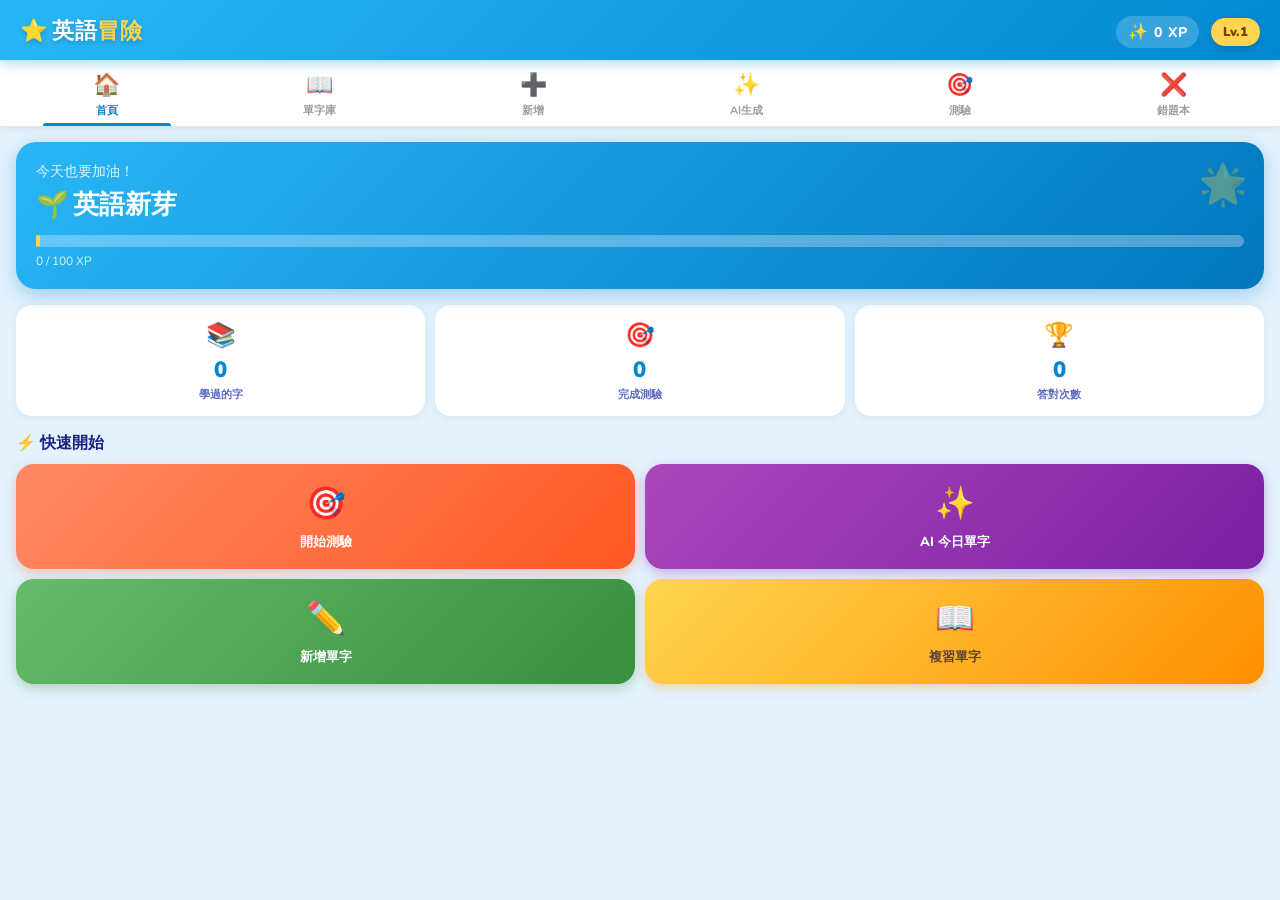
==== index.html @ b3384752 "index.html" ====
<!DOCTYPE html>
<html lang="zh-TW">
<head>
<meta charset="UTF-8">
<meta name="viewport" content="width=device-width, initial-scale=1.0, maximum-scale=1.0, user-scalable=no">
<meta name="apple-mobile-web-app-capable" content="yes">
<meta name="apple-mobile-web-app-status-bar-style" content="black-translucent">
<meta name="apple-mobile-web-app-title" content="英語冒險">
<title>英語冒險 English Adventure</title>
<link rel="preconnect" href="https://fonts.googleapis.com">
<link href="https://fonts.googleapis.com/css2?family=Nunito:wght@400;600;700;800;900&family=Baloo+2:wght@400;600;700;800&display=swap" rel="stylesheet">
<style>
  :root {
    --sky: #4FC3F7;
    --sky-dark: #0288D1;
    --sun: #FFD54F;
    --grass: #66BB6A;
    --grass-dark: #388E3C;
    --cloud: #FFFFFF;
    --wood: #FF8A65;
    --purple: #CE93D8;
    --purple-dark: #7B1FA2;
    --red: #EF5350;
    --bg: #E3F2FD;
    --card: #FFFFFF;
    --text: #1A237E;
    --text-soft: #5C6BC0;
    --gold: #FFD700;
    --xp-bar: #A5D6A7;
  }
  * { box-sizing: border-box; margin: 0; padding: 0; -webkit-tap-highlight-color: transparent; }
  body {
    font-family: 'Nunito', sans-serif;
    background: var(--bg);
    color: var(--text);
    min-height: 100vh;
    overflow-x: hidden;
    user-select: none;
  }

  /* ========== HEADER ========== */
  .header {
    background: linear-gradient(135deg, #29B6F6 0%, #0288D1 100%);
    padding: 14px 20px 10px;
    display: flex;
    align-items: center;
    justify-content: space-between;
    position: sticky;
    top: 0;
    z-index: 100;
    box-shadow: 0 4px 12px rgba(2,136,209,0.3);
  }
  .header-title {
    font-family: 'Baloo 2', cursive;
    font-size: 22px;
    font-weight: 800;
    color: white;
    text-shadow: 0 2px 4px rgba(0,0,0,0.2);
    letter-spacing: 0.5px;
  }
  .header-title span { color: var(--sun); }
  .header-right { display: flex; align-items: center; gap: 12px; }
  .xp-badge {
    background: rgba(255,255,255,0.2);
    border-radius: 20px;
    padding: 5px 12px;
    display: flex;
    align-items: center;
    gap: 6px;
    color: white;
    font-weight: 800;
    font-size: 14px;
    backdrop-filter: blur(4px);
  }
  .xp-badge .star { font-size: 16px; }
  .level-badge {
    background: var(--sun);
    border-radius: 20px;
    padding: 5px 12px;
    font-weight: 900;
    font-size: 13px;
    color: #7B3F00;
    box-shadow: 0 2px 6px rgba(0,0,0,0.2);
  }

  /* ========== NAV ========== */
  .nav {
    display: flex;
    background: white;
    box-shadow: 0 2px 8px rgba(0,0,0,0.08);
    overflow-x: auto;
    scrollbar-width: none;
  }
  .nav::-webkit-scrollbar { display: none; }
  .nav-btn {
    flex: 1;
    min-width: 80px;
    padding: 10px 4px 8px;
    border: none;
    background: none;
    display: flex;
    flex-direction: column;
    align-items: center;
    gap: 3px;
    cursor: pointer;
    color: #9E9E9E;
    font-family: 'Nunito', sans-serif;
    font-size: 11px;
    font-weight: 700;
    transition: all 0.2s;
    position: relative;
  }
  .nav-btn .icon { font-size: 22px; }
  .nav-btn.active { color: var(--sky-dark); }
  .nav-btn.active::after {
    content: '';
    position: absolute;
    bottom: 0;
    left: 20%;
    right: 20%;
    height: 3px;
    background: var(--sky-dark);
    border-radius: 3px 3px 0 0;
  }

  /* ========== SCREENS ========== */
  .screen { display: none; padding: 16px; animation: fadeIn 0.3s ease; }
  .screen.active { display: block; }
  @keyframes fadeIn { from { opacity: 0; transform: translateY(8px); } to { opacity: 1; transform: translateY(0); } }

  /* ========== HOME SCREEN ========== */
  .hero-card {
    background: linear-gradient(135deg, #29B6F6, #0277BD);
    border-radius: 20px;
    padding: 20px;
    color: white;
    margin-bottom: 16px;
    position: relative;
    overflow: hidden;
    box-shadow: 0 6px 20px rgba(2,119,189,0.3);
  }
  .hero-card::before {
    content: '🌟';
    position: absolute;
    right: 16px;
    top: 16px;
    font-size: 40px;
    opacity: 0.3;
  }
  .hero-greeting { font-size: 14px; opacity: 0.85; margin-bottom: 4px; }
  .hero-level { font-family: 'Baloo 2', cursive; font-size: 26px; font-weight: 800; margin-bottom: 8px; }
  .xp-bar-wrap { background: rgba(255,255,255,0.3); border-radius: 10px; height: 12px; margin-bottom: 6px; }
  .xp-bar-fill { background: var(--sun); height: 12px; border-radius: 10px; transition: width 0.6s ease; min-width: 4px; }
  .xp-label { font-size: 12px; opacity: 0.85; }

  .stats-row { display: grid; grid-template-columns: 1fr 1fr 1fr; gap: 10px; margin-bottom: 16px; }
  .stat-card {
    background: white;
    border-radius: 16px;
    padding: 14px 10px;
    text-align: center;
    box-shadow: 0 2px 8px rgba(0,0,0,0.06);
  }
  .stat-icon { font-size: 24px; margin-bottom: 4px; }
  .stat-num { font-size: 22px; font-weight: 900; color: var(--sky-dark); }
  .stat-label { font-size: 11px; color: var(--text-soft); font-weight: 600; margin-top: 2px; }

  .section-title {
    font-size: 16px;
    font-weight: 800;
    color: var(--text);
    margin-bottom: 10px;
    display: flex;
    align-items: center;
    gap: 6px;
  }
  .quick-actions { display: grid; grid-template-columns: 1fr 1fr; gap: 10px; margin-bottom: 16px; }
  .action-btn {
    background: white;
    border: none;
    border-radius: 18px;
    padding: 18px 12px;
    display: flex;
    flex-direction: column;
    align-items: center;
    gap: 8px;
    cursor: pointer;
    box-shadow: 0 3px 10px rgba(0,0,0,0.08);
    transition: all 0.15s;
    font-family: 'Nunito', sans-serif;
    font-weight: 800;
    font-size: 13px;
    color: var(--text);
  }
  .action-btn:active { transform: scale(0.96); }
  .action-btn .icon { font-size: 32px; }
  .action-btn.quiz { background: linear-gradient(135deg, #FF8A65, #FF5722); color: white; box-shadow: 0 4px 12px rgba(255,87,34,0.3); }
  .action-btn.generate { background: linear-gradient(135deg, #AB47BC, #7B1FA2); color: white; box-shadow: 0 4px 12px rgba(123,31,162,0.3); }
  .action-btn.add { background: linear-gradient(135deg, #66BB6A, #388E3C); color: white; box-shadow: 0 4px 12px rgba(56,142,60,0.3); }
  .action-btn.review { background: linear-gradient(135deg, #FFD54F, #FF8F00); color: #5D4037; box-shadow: 0 4px 12px rgba(255,143,0,0.3); }

  /* ========== WORD LIST SCREEN ========== */
  .search-bar {
    background: white;
    border-radius: 14px;
    padding: 10px 14px;
    display: flex;
    align-items: center;
    gap: 10px;
    margin-bottom: 12px;
    box-shadow: 0 2px 8px rgba(0,0,0,0.06);
  }
  .search-bar input {
    border: none;
    outline: none;
    font-family: 'Nunito', sans-serif;
    font-size: 15px;
    width: 100%;
    color: var(--text);
    background: transparent;
  }
  .word-item {
    background: white;
    border-radius: 16px;
    padding: 14px 16px;
    margin-bottom: 10px;
    box-shadow: 0 2px 8px rgba(0,0,0,0.05);
    display: flex;
    align-items: center;
    gap: 12px;
    position: relative;
  }
  .word-item-icon { font-size: 28px; width: 40px; text-align: center; flex-shrink: 0; }
  .word-info { flex: 1; min-width: 0; }
  .word-en { font-size: 18px; font-weight: 800; color: var(--text); }
  .word-zh { font-size: 13px; color: var(--text-soft); margin-top: 1px; }
  .word-sentence { font-size: 12px; color: #90A4AE; margin-top: 3px; font-style: italic; white-space: nowrap; overflow: hidden; text-overflow: ellipsis; }
  .word-meta { display: flex; flex-direction: column; align-items: flex-end; gap: 4px; flex-shrink: 0; }
  .word-streak { font-size: 11px; font-weight: 700; padding: 3px 8px; border-radius: 10px; }
  .streak-new { background: #E3F2FD; color: #1565C0; }
  .streak-good { background: #E8F5E9; color: #2E7D32; }
  .streak-great { background: #FFF9C4; color: #F57F17; }
  .speak-btn { background: var(--sky); border: none; border-radius: 50%; width: 34px; height: 34px; display: flex; align-items: center; justify-content: center; cursor: pointer; font-size: 16px; transition: all 0.15s; flex-shrink: 0; }
  .speak-btn:active { transform: scale(0.9); }
  .delete-btn { background: #FFEBEE; border: none; border-radius: 50%; width: 30px; height: 30px; display: flex; align-items: center; justify-content: center; cursor: pointer; font-size: 14px; flex-shrink: 0; }

  /* ========== ADD SCREEN ========== */
  .add-card {
    background: white;
    border-radius: 20px;
    padding: 20px;
    box-shadow: 0 3px 12px rgba(0,0,0,0.07);
    margin-bottom: 14px;
  }
  .add-card h3 { font-size: 16px; font-weight: 800; margin-bottom: 14px; display: flex; align-items: center; gap: 6px; }
  .input-group { margin-bottom: 12px; }
  .input-group label { display: block; font-size: 12px; font-weight: 700; color: var(--text-soft); margin-bottom: 5px; text-transform: uppercase; letter-spacing: 0.5px; }
  .input-group input, .input-group textarea {
    width: 100%;
    border: 2px solid #E3F2FD;
    border-radius: 12px;
    padding: 11px 14px;
    font-family: 'Nunito', sans-serif;
    font-size: 15px;
    color: var(--text);
    outline: none;
    transition: border-color 0.2s;
    background: #FAFAFA;
  }
  .input-group textarea { height: 70px; resize: none; }
  .input-group input:focus, .input-group textarea:focus { border-color: var(--sky); background: white; }
  .submit-btn {
    width: 100%;
    background: linear-gradient(135deg, #29B6F6, #0288D1);
    color: white;
    border: none;
    border-radius: 14px;
    padding: 14px;
    font-family: 'Nunito', sans-serif;
    font-size: 16px;
    font-weight: 800;
    cursor: pointer;
    transition: all 0.15s;
    box-shadow: 0 4px 12px rgba(2,136,209,0.3);
  }
  .submit-btn:active { transform: scale(0.98); }

  /* ========== GENERATE SCREEN ========== */
  .generate-card {
    background: linear-gradient(135deg, #CE93D8, #AB47BC);
    border-radius: 20px;
    padding: 20px;
    color: white;
    margin-bottom: 16px;
    box-shadow: 0 6px 20px rgba(171,71,188,0.3);
  }
  .generate-card h2 { font-family: 'Baloo 2', cursive; font-size: 22px; font-weight: 800; margin-bottom: 6px; }
  .generate-card p { font-size: 13px; opacity: 0.9; line-height: 1.5; }
  .gen-btn {
    width: 100%;
    background: white;
    color: var(--purple-dark);
    border: none;
    border-radius: 14px;
    padding: 14px;
    font-family: 'Nunito', sans-serif;
    font-size: 16px;
    font-weight: 800;
    cursor: pointer;
    margin-top: 12px;
    transition: all 0.15s;
  }
  .gen-btn:active { transform: scale(0.98); }
  .gen-btn:disabled { opacity: 0.6; }
  .generated-preview {
    background: white;
    border-radius: 16px;
    padding: 16px;
    margin-top: 12px;
  }
  .gen-word-item {
    border-bottom: 1px solid #F3E5F5;
    padding: 10px 0;
    display: flex;
    align-items: flex-start;
    gap: 10px;
  }
  .gen-word-item:last-child { border-bottom: none; }
  .gen-check { font-size: 20px; cursor: pointer; flex-shrink: 0; margin-top: 2px; }
  .gen-word-en { font-size: 17px; font-weight: 800; color: var(--text); }
  .gen-word-zh { font-size: 13px; color: var(--text-soft); }
  .gen-word-sent { font-size: 12px; color: #90A4AE; font-style: italic; margin-top: 3px; }
  .import-btn {
    width: 100%;
    background: linear-gradient(135deg, #AB47BC, #7B1FA2);
    color: white;
    border: none;
    border-radius: 14px;
    padding: 13px;
    font-family: 'Nunito', sans-serif;
    font-size: 15px;
    font-weight: 800;
    cursor: pointer;
    margin-top: 12px;
    box-shadow: 0 4px 12px rgba(123,31,162,0.3);
  }

  /* ========== QUIZ SCREEN ========== */
  .quiz-menu { }
  .quiz-option {
    background: white;
    border-radius: 18px;
    padding: 18px 16px;
    margin-bottom: 12px;
    display: flex;
    align-items: center;
    gap: 14px;
    cursor: pointer;
    box-shadow: 0 3px 10px rgba(0,0,0,0.07);
    transition: all 0.15s;
    border: none;
    width: 100%;
    font-family: 'Nunito', sans-serif;
    text-align: left;
  }
  .quiz-option:active { transform: scale(0.98); }
  .quiz-option-icon { font-size: 32px; flex-shrink: 0; }
  .quiz-option-text { flex: 1; }
  .quiz-option-title { font-size: 16px; font-weight: 800; color: var(--text); margin-bottom: 2px; }
  .quiz-option-desc { font-size: 12px; color: var(--text-soft); }
  .quiz-option-arrow { font-size: 18px; color: #CFD8DC; }

  /* quiz play */
  .quiz-play { display: none; }
  .quiz-play.active { display: block; }
  .quiz-header { display: flex; align-items: center; justify-content: space-between; margin-bottom: 16px; }
  .quiz-progress-text { font-size: 14px; font-weight: 700; color: var(--text-soft); }
  .quiz-score-text { font-size: 14px; font-weight: 800; color: var(--grass-dark); }
  .progress-bar { background: #E3F2FD; border-radius: 10px; height: 8px; margin-bottom: 20px; }
  .progress-fill { background: linear-gradient(90deg, #29B6F6, #0288D1); height: 8px; border-radius: 10px; transition: width 0.4s ease; }
  .question-card {
    background: white;
    border-radius: 24px;
    padding: 24px 20px;
    box-shadow: 0 4px 16px rgba(0,0,0,0.08);
    text-align: center;
    margin-bottom: 16px;
  }
  .question-type-label { font-size: 11px; font-weight: 700; color: var(--text-soft); text-transform: uppercase; letter-spacing: 1px; margin-bottom: 12px; }
  .speak-big-btn {
    background: linear-gradient(135deg, #29B6F6, #0288D1);
    border: none;
    border-radius: 50%;
    width: 80px;
    height: 80px;
    font-size: 36px;
    cursor: pointer;
    margin: 0 auto 14px;
    display: flex;
    align-items: center;
    justify-content: center;
    box-shadow: 0 6px 20px rgba(2,136,209,0.4);
    transition: all 0.15s;
  }
  .speak-big-btn:active { transform: scale(0.92); }
  .speak-big-btn.speaking { animation: pulse 0.6s infinite alternate; }
  @keyframes pulse { from { box-shadow: 0 6px 20px rgba(2,136,209,0.4); } to { box-shadow: 0 6px 30px rgba(2,136,209,0.7), 0 0 0 10px rgba(41,182,246,0.15); } }
  .question-hint { font-size: 13px; color: var(--text-soft); margin-bottom: 16px; }
  .question-zh { font-size: 18px; font-weight: 800; color: var(--text); margin-bottom: 6px; }
  .cloze-sentence { font-size: 16px; font-weight: 700; color: var(--text); line-height: 1.8; margin-bottom: 6px; }
  .cloze-blank { display: inline-block; background: #E3F2FD; border-radius: 8px; padding: 2px 12px; min-width: 80px; border-bottom: 2px solid var(--sky-dark); color: var(--sky-dark); }
  .answer-input {
    width: 100%;
    border: 2px solid #E3F2FD;
    border-radius: 14px;
    padding: 14px;
    font-family: 'Nunito', sans-serif;
    font-size: 18px;
    font-weight: 700;
    text-align: center;
    color: var(--text);
    outline: none;
    transition: border-color 0.2s;
    margin-bottom: 12px;
    background: #FAFAFA;
    -webkit-user-select: auto;
    user-select: auto;
  }
  .answer-input:focus { border-color: var(--sky); background: white; }
  .answer-input.correct { border-color: var(--grass); background: #F1F8E9; color: var(--grass-dark); }
  .answer-input.wrong { border-color: var(--red); background: #FFEBEE; color: var(--red); }
  .check-btn {
    width: 100%;
    background: linear-gradient(135deg, #FF8A65, #FF5722);
    color: white;
    border: none;
    border-radius: 14px;
    padding: 14px;
    font-family: 'Nunito', sans-serif;
    font-size: 17px;
    font-weight: 800;
    cursor: pointer;
    box-shadow: 0 4px 12px rgba(255,87,34,0.3);
    transition: all 0.15s;
  }
  .check-btn:active { transform: scale(0.98); }
  .next-btn {
    width: 100%;
    background: linear-gradient(135deg, #66BB6A, #388E3C);
    color: white;
    border: none;
    border-radius: 14px;
    padding: 14px;
    font-family: 'Nunito', sans-serif;
    font-size: 17px;
    font-weight: 800;
    cursor: pointer;
    box-shadow: 0 4px 12px rgba(56,142,60,0.3);
    display: none;
  }
  .feedback-box {
    border-radius: 14px;
    padding: 12px 16px;
    margin-bottom: 12px;
    display: none;
    text-align: center;
  }
  .feedback-box.correct { background: #F1F8E9; border: 2px solid var(--grass); }
  .feedback-box.wrong { background: #FFEBEE; border: 2px solid var(--red); }
  .feedback-emoji { font-size: 28px; margin-bottom: 4px; }
  .feedback-text { font-size: 14px; font-weight: 700; }
  .feedback-answer { font-size: 13px; color: var(--text-soft); margin-top: 2px; }

  /* quiz result */
  .quiz-result { display: none; text-align: center; padding: 20px 0; }
  .quiz-result.active { display: block; }
  .result-emoji { font-size: 72px; margin-bottom: 10px; animation: bounceIn 0.5s ease; }
  @keyframes bounceIn { 0% { transform: scale(0); } 60% { transform: scale(1.15); } 100% { transform: scale(1); } }
  .result-title { font-family: 'Baloo 2', cursive; font-size: 28px; font-weight: 800; color: var(--text); margin-bottom: 6px; }
  .result-score { font-size: 48px; font-weight: 900; color: var(--sky-dark); margin: 10px 0; }
  .result-xp { font-size: 18px; font-weight: 800; color: var(--grass-dark); margin-bottom: 20px; }
  .result-back-btn {
    background: linear-gradient(135deg, #29B6F6, #0288D1);
    color: white;
    border: none;
    border-radius: 14px;
    padding: 14px 32px;
    font-family: 'Nunito', sans-serif;
    font-size: 16px;
    font-weight: 800;
    cursor: pointer;
    box-shadow: 0 4px 12px rgba(2,136,209,0.3);
  }

  /* ========== WRONG SCREEN ========== */
  .wrong-item {
    background: white;
    border-radius: 16px;
    padding: 14px 16px;
    margin-bottom: 10px;
    border-left: 4px solid var(--red);
    box-shadow: 0 2px 8px rgba(0,0,0,0.05);
  }
  .wrong-en { font-size: 18px; font-weight: 800; color: var(--text); }
  .wrong-zh { font-size: 13px; color: var(--text-soft); }
  .wrong-count { font-size: 12px; color: var(--red); font-weight: 700; margin-top: 4px; }

  /* ========== TOAST / OVERLAY ========== */
  .toast {
    position: fixed;
    bottom: 90px;
    left: 50%;
    transform: translateX(-50%) translateY(20px);
    background: rgba(30,30,30,0.88);
    color: white;
    padding: 10px 22px;
    border-radius: 20px;
    font-size: 14px;
    font-weight: 700;
    opacity: 0;
    transition: all 0.3s;
    pointer-events: none;
    z-index: 999;
    white-space: nowrap;
  }
  .toast.show { opacity: 1; transform: translateX(-50%) translateY(0); }

  .confetti-overlay {
    position: fixed;
    inset: 0;
    pointer-events: none;
    z-index: 900;
  }
  .confetti-piece {
    position: absolute;
    width: 10px;
    height: 10px;
    border-radius: 2px;
    animation: confettiFall 1.2s ease-in forwards;
  }
  @keyframes confettiFall {
    0% { transform: translateY(-20px) rotate(0deg); opacity: 1; }
    100% { transform: translateY(80vh) rotate(720deg); opacity: 0; }
  }

  .loading-dots { display: inline-flex; gap: 4px; align-items: center; }
  .loading-dots span { width: 8px; height: 8px; border-radius: 50%; background: var(--purple-dark); animation: dotBounce 0.8s infinite; }
  .loading-dots span:nth-child(2) { animation-delay: 0.15s; }
  .loading-dots span:nth-child(3) { animation-delay: 0.3s; }
  @keyframes dotBounce { 0%,80%,100% { transform: scale(0.6); opacity: 0.4; } 40% { transform: scale(1); opacity: 1; } }

  .empty-state { text-align: center; padding: 40px 20px; color: var(--text-soft); }
  .empty-state .emoji { font-size: 48px; margin-bottom: 12px; }
  .empty-state p { font-size: 15px; font-weight: 600; }
</style>
</head>
<body>

<div class="header">
  <div class="header-title">⭐ 英語<span>冒險</span></div>
  <div class="header-right">
    <div class="xp-badge"><span class="star">✨</span><span id="headerXP">0</span> XP</div>
    <div class="level-badge" id="headerLevel">Lv.1</div>
  </div>
</div>

<div class="nav">
  <button class="nav-btn active" onclick="showScreen('home')" id="nav-home">
    <span class="icon">🏠</span>首頁
  </button>
  <button class="nav-btn" onclick="showScreen('words')" id="nav-words">
    <span class="icon">📖</span>單字庫
  </button>
  <button class="nav-btn" onclick="showScreen('add')" id="nav-add">
    <span class="icon">➕</span>新增
  </button>
  <button class="nav-btn" onclick="showScreen('generate')" id="nav-generate">
    <span class="icon">✨</span>AI生成
  </button>
  <button class="nav-btn" onclick="showScreen('quiz')" id="nav-quiz">
    <span class="icon">🎯</span>測驗
  </button>
  <button class="nav-btn" onclick="showScreen('wrong')" id="nav-wrong">
    <span class="icon">❌</span>錯題本
  </button>
</div>

<!-- HOME -->
<div class="screen active" id="screen-home">
  <div class="hero-card">
    <div class="hero-greeting">今天也要加油！</div>
    <div class="hero-level" id="heroLevelName">🌱 英語新芽</div>
    <div class="xp-bar-wrap"><div class="xp-bar-fill" id="heroXpBar" style="width:0%"></div></div>
    <div class="xp-label" id="heroXpLabel">0 / 100 XP</div>
  </div>
  <div class="stats-row">
    <div class="stat-card">
      <div class="stat-icon">📚</div>
      <div class="stat-num" id="statWords">0</div>
      <div class="stat-label">學過的字</div>
    </div>
    <div class="stat-card">
      <div class="stat-icon">🎯</div>
      <div class="stat-num" id="statQuizzes">0</div>
      <div class="stat-label">完成測驗</div>
    </div>
    <div class="stat-card">
      <div class="stat-icon">🏆</div>
      <div class="stat-num" id="statCorrect">0</div>
      <div class="stat-label">答對次數</div>
    </div>
  </div>
  <div class="section-title">⚡ 快速開始</div>
  <div class="quick-actions">
    <button class="action-btn quiz" onclick="showScreen('quiz')">
      <span class="icon">🎯</span>開始測驗
    </button>
    <button class="action-btn generate" onclick="showScreen('generate')">
      <span class="icon">✨</span>AI 今日單字
    </button>
    <button class="action-btn add" onclick="showScreen('add')">
      <span class="icon">✏️</span>新增單字
    </button>
    <button class="action-btn review" onclick="showScreen('words')">
      <span class="icon">📖</span>複習單字
    </button>
  </div>
</div>

<!-- WORDS -->
<div class="screen" id="screen-words">
  <div class="search-bar">
    <span>🔍</span>
    <input type="text" id="searchInput" placeholder="搜尋單字..." oninput="renderWordList()">
  </div>
  <div id="wordListContainer"></div>
</div>

<!-- ADD -->
<div class="screen" id="screen-add">
  <div class="add-card">
    <h3>✏️ 新增單字</h3>
    <div class="input-group">
      <label>英文單字</label>
      <input type="text" id="addWord" placeholder="例：apple">
    </div>
    <div class="input-group">
      <label>中文翻譯</label>
      <input type="text" id="addZh" placeholder="例：蘋果">
    </div>
    <div class="input-group">
      <label>例句（選填）</label>
      <textarea id="addSentence" placeholder="例：I like to eat apples."></textarea>
    </div>
    <button class="submit-btn" onclick="addWord()">➕ 加入單字庫</button>
  </div>
  <div class="add-card">
    <h3>📝 新增句子</h3>
    <div class="input-group">
      <label>英文句子</label>
      <textarea id="addSentenceEn" placeholder="例：She goes to school every day."></textarea>
    </div>
    <div class="input-group">
      <label>中文翻譯</label>
      <input type="text" id="addSentenceZh" placeholder="例：她每天去上學。">
    </div>
    <button class="submit-btn" onclick="addSentence()">➕ 加入句子庫</button>
  </div>
</div>

<!-- GENERATE -->
<div class="screen" id="screen-generate">
  <div class="generate-card">
    <h2>✨ AI 每日單字</h2>
    <p>按下按鈕，AI 會幫你挑選適合小學三年級的常用英文單字，附上中文和例句！</p>
    <button class="gen-btn" id="genBtn" onclick="generateWords()">🎲 幫我生成今日單字！</button>
  </div>
  <div id="generatedResult"></div>
</div>

<!-- QUIZ -->
<div class="screen" id="screen-quiz">
  <div id="quizMenu" class="quiz-menu">
    <div class="section-title">🎮 選擇測驗方式</div>
    <button class="quiz-option" onclick="startQuiz('spelling')">
      <span class="quiz-option-icon">🔊</span>
      <div class="quiz-option-text">
        <div class="quiz-option-title">英聽拼寫單字</div>
        <div class="quiz-option-desc">聽到英文，把單字拼出來</div>
      </div>
      <span class="quiz-option-arrow">›</span>
    </button>
    <button class="quiz-option" onclick="startQuiz('sentence')">
      <span class="quiz-option-icon">🎧</span>
      <div class="quiz-option-text">
        <div class="quiz-option-title">英聽寫出句子</div>
        <div class="quiz-option-desc">聽到英文句子，把它寫出來</div>
      </div>
      <span class="quiz-option-arrow">›</span>
    </button>
    <button class="quiz-option" onclick="startQuiz('cloze')">
      <span class="quiz-option-icon">✏️</span>
      <div class="quiz-option-text">
        <div class="quiz-option-title">克漏字測驗</div>
        <div class="quiz-option-desc">看句子，填入空格的單字</div>
      </div>
      <span class="quiz-option-arrow">›</span>
    </button>
    <button class="quiz-option" onclick="startQuiz('mixed')">
      <span class="quiz-option-icon">🎰</span>
      <div class="quiz-option-text">
        <div class="quiz-option-title">綜合測驗</div>
        <div class="quiz-option-desc">混合所有題型，全面練習！</div>
      </div>
      <span class="quiz-option-arrow">›</span>
    </button>
  </div>

  <div id="quizPlay" class="quiz-play">
    <div class="quiz-header">
      <div class="quiz-progress-text" id="quizProgressText">第 1 題 / 共 10 題</div>
      <div class="quiz-score-text" id="quizScoreText">✅ 0 答對</div>
    </div>
    <div class="progress-bar"><div class="progress-fill" id="quizProgressBar" style="width:0%"></div></div>
    <div class="question-card" id="questionCard">
      <!-- dynamic -->
    </div>
    <div class="feedback-box" id="feedbackBox">
      <div class="feedback-emoji" id="feedbackEmoji"></div>
      <div class="feedback-text" id="feedbackText"></div>
      <div class="feedback-answer" id="feedbackAnswer"></div>
    </div>
    <button class="check-btn" id="checkBtn" onclick="checkAnswer()">✓ 確認答案</button>
    <button class="next-btn" id="nextBtn" onclick="nextQuestion()">下一題 →</button>
  </div>

  <div id="quizResult" class="quiz-result">
    <div class="result-emoji" id="resultEmoji">🎉</div>
    <div class="result-title">測驗完成！</div>
    <div class="result-score" id="resultScore">8 / 10</div>
    <div class="result-xp" id="resultXP">+40 XP 獲得！</div>
    <button class="result-back-btn" onclick="resetQuiz()">再玩一次 🔄</button>
  </div>
</div>

<!-- WRONG -->
<div class="screen" id="screen-wrong">
  <div class="section-title">❌ 錯題本</div>
  <div id="wrongContainer"></div>
</div>

<div class="toast" id="toast"></div>
<canvas class="confetti-overlay" id="confettiCanvas"></canvas>

<script>
// ==================== STATE ====================
let state = {
  words: [],
  sentences: [],
  xp: 0,
  totalQuizzes: 0,
  totalCorrect: 0,
  wrongWords: {},
  lastGenerated: null
};

const LEVELS = [
  { name: '🌱 英語新芽', min: 0 },
  { name: '🐛 努力學習者', min: 100 },
  { name: '🦋 單字探險家', min: 250 },
  { name: '⭐ 英語小勇士', min: 500 },
  { name: '🔥 句子大師', min: 900 },
  { name: '👑 英語冒險王', min: 1500 },
];

function getLevel(xp) {
  let lv = LEVELS[0];
  let nextXp = 100;
  for (let i = LEVELS.length - 1; i >= 0; i--) {
    if (xp >= LEVELS[i].min) { lv = LEVELS[i]; break; }
  }
  const idx = LEVELS.indexOf(lv);
  const nextLv = LEVELS[idx + 1];
  if (nextLv) {
    nextXp = nextLv.min;
    const pct = Math.round(((xp - lv.min) / (nextXp - lv.min)) * 100);
    return { name: lv.name, pct, label: `${xp - lv.min} / ${nextXp - lv.min} XP`, num: `Lv.${idx + 1}` };
  }
  return { name: lv.name, pct: 100, label: `${xp} XP`, num: `Lv.${idx + 1}` };
}

// ==================== STORAGE ====================
function save() { try { localStorage.setItem('ea_state', JSON.stringify(state)); } catch(e){} }
function load() {
  try {
    const s = localStorage.getItem('ea_state');
    if (s) state = { ...state, ...JSON.parse(s) };
  } catch(e) {}
}

// ==================== UI ====================
function showScreen(name) {
  document.querySelectorAll('.screen').forEach(s => s.classList.remove('active'));
  document.querySelectorAll('.nav-btn').forEach(b => b.classList.remove('active'));
  document.getElementById('screen-' + name).classList.add('active');
  document.getElementById('nav-' + name).classList.add('active');
  if (name === 'words') renderWordList();
  if (name === 'wrong') renderWrong();
  if (name === 'home') updateHome();
  if (name === 'quiz') resetQuiz();
}

function updateHome() {
  const lv = getLevel(state.xp);
  document.getElementById('heroLevelName').textContent = lv.name;
  document.getElementById('heroXpBar').style.width = lv.pct + '%';
  document.getElementById('heroXpLabel').textContent = lv.label;
  document.getElementById('headerXP').textContent = state.xp;
  document.getElementById('headerLevel').textContent = lv.num;
  document.getElementById('statWords').textContent = state.words.length;
  document.getElementById('statQuizzes').textContent = state.totalQuizzes;
  document.getElementById('statCorrect').textContent = state.totalCorrect;
}

function showToast(msg) {
  const t = document.getElementById('toast');
  t.textContent = msg;
  t.classList.add('show');
  setTimeout(() => t.classList.remove('show'), 2000);
}

function renderWordList() {
  const q = document.getElementById('searchInput').value.toLowerCase();
  const container = document.getElementById('wordListContainer');
  const words = state.words.filter(w =>
    !q || w.en.toLowerCase().includes(q) || w.zh.includes(q)
  );
  if (!words.length) {
    container.innerHTML = `<div class="empty-state"><div class="emoji">📭</div><p>還沒有單字，去新增吧！</p></div>`;
    return;
  }
  const icons = ['🍎','🐶','⭐','🎈','🌈','🦁','🌸','🚀','🎵','🍭','🐠','🌻'];
  container.innerHTML = words.map((w, i) => {
    const streakClass = w.streak >= 5 ? 'streak-great' : w.streak >= 2 ? 'streak-good' : 'streak-new';
    const streakLabel = w.streak >= 5 ? '🌟 熟練' : w.streak >= 2 ? '✅ 還不錯' : '🆕 新字';
    return `<div class="word-item">
      <div class="word-item-icon">${icons[i % icons.length]}</div>
      <div class="word-info">
        <div class="word-en">${w.en}</div>
        <div class="word-zh">${w.zh}</div>
        ${w.sentence ? `<div class="word-sentence">${w.sentence}</div>` : ''}
      </div>
      <div class="word-meta">
        <span class="word-streak ${streakClass}">${streakLabel}</span>
        <button class="speak-btn" onclick="speak('${w.en.replace(/'/g,"\\'")}')">🔊</button>
      </div>
      <button class="delete-btn" onclick="deleteWord(${state.words.indexOf(w)})">🗑</button>
    </div>`;
  }).join('');
}

function renderWrong() {
  const container = document.getElementById('wrongContainer');
  const entries = Object.entries(state.wrongWords).filter(([,v]) => v > 0);
  if (!entries.length) {
    container.innerHTML = `<div class="empty-state"><div class="emoji">🎉</div><p>還沒有錯誤記錄，繼續加油！</p></div>`;
    return;
  }
  entries.sort((a, b) => b[1] - a[1]);
  container.innerHTML = entries.map(([en, count]) => {
    const w = state.words.find(x => x.en === en);
    return `<div class="wrong-item">
      <div class="wrong-en">${en}</div>
      ${w ? `<div class="wrong-zh">${w.zh}</div>` : ''}
      <div class="wrong-count">答錯 ${count} 次</div>
    </div>`;
  }).join('');
}

// ==================== WORDS ====================
function addWord() {
  const en = document.getElementById('addWord').value.trim();
  const zh = document.getElementById('addZh').value.trim();
  const sentence = document.getElementById('addSentence').value.trim();
  if (!en || !zh) { showToast('⚠️ 請填入英文和中文'); return; }
  state.words.push({ en, zh, sentence, streak: 0, nextReview: Date.now() });
  save();
  document.getElementById('addWord').value = '';
  document.getElementById('addZh').value = '';
  document.getElementById('addSentence').value = '';
  showToast('✅ 單字加入成功！');
  addXP(5);
}

function addSentence() {
  const en = document.getElementById('addSentenceEn').value.trim();
  const zh = document.getElementById('addSentenceZh').value.trim();
  if (!en || !zh) { showToast('⚠️ 請填入句子和翻譯'); return; }
  state.sentences.push({ en, zh, streak: 0, nextReview: Date.now() });
  save();
  document.getElementById('addSentenceEn').value = '';
  document.getElementById('addSentenceZh').value = '';
  showToast('✅ 句子加入成功！');
  addXP(8);
}

function deleteWord(idx) {
  if (confirm('確定要刪除這個單字嗎？')) {
    state.words.splice(idx, 1);
    save();
    renderWordList();
    showToast('🗑 已刪除');
  }
}

// ==================== XP ====================
function addXP(amount) {
  const before = getLevel(state.xp).num;
  state.xp += amount;
  const after = getLevel(state.xp).num;
  save();
  updateHome();
  document.getElementById('headerXP').textContent = state.xp;
  document.getElementById('headerLevel').textContent = after;
  if (before !== after) {
    showToast('🎉 升級了！' + getLevel(state.xp).name);
    confetti();
  }
}

// ==================== TTS ====================
function speak(text, rate = 0.85) {
  if (!window.speechSynthesis) { showToast('此裝置不支援語音'); return; }
  window.speechSynthesis.cancel();
  const u = new SpeechSynthesisUtterance(text);
  u.lang = 'en-US';
  u.rate = rate;
  window.speechSynthesis.speak(u);
}

// ==================== GENERATE ====================
async function generateWords() {
  const btn = document.getElementById('genBtn');
  const result = document.getElementById('generatedResult');
  btn.disabled = true;
  btn.innerHTML = `<span class="loading-dots"><span></span><span></span><span></span></span> AI 正在思考...`;
  result.innerHTML = '';

  const alreadyLearned = state.words.map(w => w.en).join(', ') || '無';

  try {
    const response = await fetch('https://api.anthropic.com/v1/messages', {
      method: 'POST',
      headers: { 'Content-Type': 'application/json' },
      body: JSON.stringify({
        model: 'claude-sonnet-4-20250514',
        max_tokens: 1000,
        system: `你是一位小學英語老師，專門幫台灣小學三年級學生學英文。
請生成 5 個適合小三學生的英文單字，必須回傳純 JSON，不要有任何說明文字或 markdown 格式。
格式如下（陣列）：
[{"en":"word","zh":"中文","sentence":"A simple English sentence.","sentence_zh":"句子中文翻譯"}]
要求：
- 使用 Dolch Word List 或 Fry Word List 的常用單字
- 例句要短且簡單（8字以內）
- 不要重複學生已學過的字`,
        messages: [{
          role: 'user',
          content: `學生已學過：${alreadyLearned}。請生成 5 個新的常用英文單字。`
        }]
      })
    });
    const data = await response.json();
    let text = '';
    for (const block of data.content) { if (block.type === 'text') text += block.text; }
    // clean json
    const clean = text.replace(/```json|```/g, '').trim();
    const words = JSON.parse(clean);

    let checked = words.map(() => true);

    function renderGenerated() {
      result.innerHTML = `<div class="generated-preview">
        ${words.map((w, i) => `
          <div class="gen-word-item">
            <span class="gen-check" onclick="toggleCheck(${i})" id="chk${i}">${checked[i] ? '☑️' : '⬜'}</span>
            <div>
              <div class="gen-word-en">${w.en} <button class="speak-btn" onclick="speak('${w.en.replace(/'/g,"\\'")}')">🔊</button></div>
              <div class="gen-word-zh">${w.zh}</div>
              <div class="gen-word-sent">${w.sentence}</div>
            </div>
          </div>`).join('')}
        <button class="import-btn" onclick="importGenerated()">✅ 加入我的單字庫</button>
      </div>`;
    }

    window._generatedWords = words;
    window._generatedChecked = checked;

    window.toggleCheck = (i) => {
      window._generatedChecked[i] = !window._generatedChecked[i];
      document.getElementById('chk' + i).textContent = window._generatedChecked[i] ? '☑️' : '⬜';
    };

    window.importGenerated = () => {
      let count = 0;
      window._generatedWords.forEach((w, i) => {
        if (!window._generatedChecked[i]) return;
        if (!state.words.find(x => x.en.toLowerCase() === w.en.toLowerCase())) {
          state.words.push({ en: w.en, zh: w.zh, sentence: w.sentence, streak: 0, nextReview: Date.now() });
          count++;
        }
      });
      save();
      addXP(count * 5);
      showToast(`✅ 成功加入 ${count} 個單字！`);
      result.querySelector('.import-btn').textContent = '✅ 已加入！';
      result.querySelector('.import-btn').disabled = true;
    };

    renderGenerated();

  } catch (e) {
    result.innerHTML = `<div class="generated-preview"><p style="color:#EF5350;text-align:center;padding:16px">❌ 生成失敗，請檢查網路連線再試</p></div>`;
  }
  btn.disabled = false;
  btn.innerHTML = '🎲 再生成一次！';
}

// ==================== QUIZ ====================
let quiz = { questions: [], idx: 0, correct: 0, type: '' };

function getSpacedWords() {
  const now = Date.now();
  const due = state.words.filter(w => w.nextReview <= now);
  const notDue = state.words.filter(w => w.nextReview > now);
  const pool = [...due, ...notDue].slice(0, 10);
  return pool.length >= 1 ? pool : state.words.slice(0, 10);
}

function buildQuestions(type) {
  const words = getSpacedWords();
  if (!words.length) return [];
  const qs = [];
  const hasSentences = state.sentences.length > 0;

  for (let i = 0; i < Math.min(10, words.length + (hasSentences ? state.sentences.length : 0)); i++) {
    let t = type;
    if (type === 'mixed') {
      const options = ['spelling'];
      if (state.sentences.length) options.push('sentence');
      if (words.some(w => w.sentence)) options.push('cloze');
      t = options[i % options.length];
    }
    if (t === 'spelling' || t === 'mixed') {
      const w = words[i % words.length];
      qs.push({ type: 'spelling', word: w });
    } else if (t === 'sentence') {
      const s = state.sentences[i % state.sentences.length];
      qs.push({ type: 'sentence', sentence: s });
    } else if (t === 'cloze') {
      const w = words.find(x => x.sentence);
      if (w) qs.push({ type: 'cloze', word: w });
      else {
        const fallback = words[i % words.length];
        qs.push({ type: 'spelling', word: fallback });
      }
    }
  }
  return qs.slice(0, 10);
}

function startQuiz(type) {
  if (!state.words.length) { showToast('⚠️ 請先新增單字！'); return; }
  quiz.type = type;
  quiz.questions = buildQuestions(type);
  if (!quiz.questions.length) { showToast('⚠️ 單字不足'); return; }
  quiz.idx = 0;
  quiz.correct = 0;
  document.getElementById('quizMenu').style.display = 'none';
  document.getElementById('quizPlay').classList.add('active');
  document.getElementById('quizResult').classList.remove('active');
  renderQuestion();
}

function renderQuestion() {
  const q = quiz.questions[quiz.idx];
  const total = quiz.questions.length;
  document.getElementById('quizProgressText').textContent = `第 ${quiz.idx + 1} 題 / 共 ${total} 題`;
  document.getElementById('quizScoreText').textContent = `✅ ${quiz.correct} 答對`;
  document.getElementById('quizProgressBar').style.width = Math.round((quiz.idx / total) * 100) + '%';
  document.getElementById('feedbackBox').style.display = 'none';
  document.getElementById('feedbackBox').className = 'feedback-box';
  document.getElementById('checkBtn').style.display = 'block';
  document.getElementById('nextBtn').style.display = 'none';

  let html = '';
  if (q.type === 'spelling') {
    html = `<div class="question-type-label">英聽拼寫單字</div>
      <button class="speak-big-btn" id="speakBtn" onclick="speakQuestion()">🔊</button>
      <div class="question-hint">聽聲音，把英文單字拼出來</div>
      <div class="question-zh">${q.word.zh}</div>
      <input class="answer-input" id="answerInput" type="text" placeholder="輸入英文單字..." autocomplete="off" autocorrect="off" autocapitalize="none" spellcheck="false">`;
  } else if (q.type === 'sentence') {
    html = `<div class="question-type-label">英聽寫句子</div>
      <button class="speak-big-btn" id="speakBtn" onclick="speakQuestion()">🔊</button>
      <div class="question-hint">聽聲音，把英文句子寫出來</div>
      <div class="question-zh">${q.sentence.zh}</div>
      <input class="answer-input" id="answerInput" type="text" placeholder="輸入英文句子..." autocomplete="off" autocorrect="off" autocapitalize="none" spellcheck="false">`;
  } else if (q.type === 'cloze') {
    const sentence = q.word.sentence;
    const answer = q.word.en;
    const blanked = sentence.replace(new RegExp(answer, 'gi'), '______');
    html = `<div class="question-type-label">克漏字測驗</div>
      <div class="question-hint" style="margin-bottom:12px">填入正確的單字</div>
      <div class="cloze-sentence">${blanked}</div>
      <div class="question-zh" style="margin-bottom:12px">${q.word.zh}</div>
      <input class="answer-input" id="answerInput" type="text" placeholder="填入單字..." autocomplete="off" autocorrect="off" autocapitalize="none" spellcheck="false">`;
  }
  document.getElementById('questionCard').innerHTML = html;

  // auto-speak after small delay
  setTimeout(() => speakQuestion(), 400);
}

function speakQuestion() {
  const q = quiz.questions[quiz.idx];
  const btn = document.getElementById('speakBtn');
  if (!btn) return;
  btn.classList.add('speaking');
  let text = '';
  if (q.type === 'spelling') text = q.word.en;
  else if (q.type === 'sentence') text = q.sentence.en;
  else if (q.type === 'cloze') text = q.word.sentence;
  speak(text, 0.8);
  setTimeout(() => btn && btn.classList.remove('speaking'), 2000);
}

function checkAnswer() {
  const q = quiz.questions[quiz.idx];
  const input = document.getElementById('answerInput');
  const val = input.value.trim();
  if (!val) { showToast('請填入答案！'); return; }

  let correct = '';
  if (q.type === 'spelling') correct = q.word.en;
  else if (q.type === 'sentence') correct = q.sentence.en;
  else if (q.type === 'cloze') correct = q.word.en;

  const isCorrect = val.toLowerCase() === correct.toLowerCase();
  const fb = document.getElementById('feedbackBox');
  fb.style.display = 'block';

  if (isCorrect) {
    input.className = 'answer-input correct';
    fb.className = 'feedback-box correct';
    document.getElementById('feedbackEmoji').textContent = ['🎉','⭐','🌟','✨','🥳'][Math.floor(Math.random()*5)];
    document.getElementById('feedbackText').textContent = ['太棒了！', '答對了！', '好厲害！', '完美！'][Math.floor(Math.random()*4)];
    document.getElementById('feedbackAnswer').textContent = '';
    quiz.correct++;
    state.totalCorrect++;
    // spaced repetition
    if (q.type === 'spelling') {
      q.word.streak = (q.word.streak || 0) + 1;
      const delay = Math.pow(2, q.word.streak) * 24 * 60 * 60 * 1000;
      q.word.nextReview = Date.now() + delay;
    }
    playCorrectSound();
    if (Math.random() < 0.4) confetti();
  } else {
    input.className = 'answer-input wrong';
    fb.className = 'feedback-box wrong';
    document.getElementById('feedbackEmoji').textContent = '💪';
    document.getElementById('feedbackText').textContent = '沒關係，再加油！';
    document.getElementById('feedbackAnswer').textContent = `正確答案：${correct}`;
    if (q.type === 'spelling') {
      q.word.streak = 0;
      q.word.nextReview = Date.now() + 10 * 60 * 1000;
      state.wrongWords[q.word.en] = (state.wrongWords[q.word.en] || 0) + 1;
    }
  }

  document.getElementById('checkBtn').style.display = 'none';
  document.getElementById('nextBtn').style.display = 'block';
  save();
}

function nextQuestion() {
  quiz.idx++;
  if (quiz.idx >= quiz.questions.length) {
    finishQuiz();
  } else {
    renderQuestion();
  }
}

function finishQuiz() {
  state.totalQuizzes++;
  const earned = quiz.correct * 10;
  addXP(earned);
  document.getElementById('quizPlay').classList.remove('active');
  const result = document.getElementById('quizResult');
  result.classList.add('active');
  const pct = Math.round((quiz.correct / quiz.questions.length) * 100);
  const emoji = pct >= 90 ? '🏆' : pct >= 70 ? '🎉' : pct >= 50 ? '😊' : '💪';
  document.getElementById('resultEmoji').textContent = emoji;
  document.getElementById('resultScore').textContent = `${quiz.correct} / ${quiz.questions.length}`;
  document.getElementById('resultXP').textContent = `+${earned} XP 獲得！`;
  if (pct >= 80) confetti();
  save();
}

function resetQuiz() {
  document.getElementById('quizMenu').style.display = 'block';
  document.getElementById('quizPlay').classList.remove('active');
  document.getElementById('quizResult').classList.remove('active');
}

// ==================== SOUND ====================
function playCorrectSound() {
  try {
    const ctx = new (window.AudioContext || window.webkitAudioContext)();
    const notes = [523, 659, 784];
    notes.forEach((freq, i) => {
      const osc = ctx.createOscillator();
      const gain = ctx.createGain();
      osc.connect(gain); gain.connect(ctx.destination);
      osc.frequency.value = freq;
      osc.type = 'sine';
      gain.gain.setValueAtTime(0.3, ctx.currentTime + i * 0.1);
      gain.gain.exponentialRampToValueAtTime(0.001, ctx.currentTime + i * 0.1 + 0.25);
      osc.start(ctx.currentTime + i * 0.1);
      osc.stop(ctx.currentTime + i * 0.1 + 0.25);
    });
  } catch(e) {}
}

// ==================== CONFETTI ====================
function confetti() {
  const canvas = document.getElementById('confettiCanvas');
  const ctx = canvas.getContext('2d');
  canvas.width = window.innerWidth;
  canvas.height = window.innerHeight;
  const colors = ['#FFD700','#FF6B6B','#4FC3F7','#66BB6A','#CE93D8','#FF8A65'];
  const pieces = Array.from({length: 40}, () => ({
    x: Math.random() * canvas.width,
    y: -10,
    r: Math.random() * 8 + 4,
    color: colors[Math.floor(Math.random() * colors.length)],
    vy: Math.random() * 4 + 2,
    vx: (Math.random() - 0.5) * 3,
    rotation: Math.random() * 360,
    rotV: (Math.random() - 0.5) * 10
  }));
  let frame = 0;
  function draw() {
    ctx.clearRect(0, 0, canvas.width, canvas.height);
    pieces.forEach(p => {
      ctx.save();
      ctx.translate(p.x, p.y);
      ctx.rotate(p.rotation * Math.PI / 180);
      ctx.fillStyle = p.color;
      ctx.fillRect(-p.r/2, -p.r/2, p.r, p.r);
      ctx.restore();
      p.x += p.vx; p.y += p.vy; p.rotation += p.rotV;
    });
    frame++;
    if (frame < 60) requestAnimationFrame(draw);
    else ctx.clearRect(0, 0, canvas.width, canvas.height);
  }
  draw();
}

// ==================== BOOT ====================
load();
updateHome();
</script>
</body>
</html>
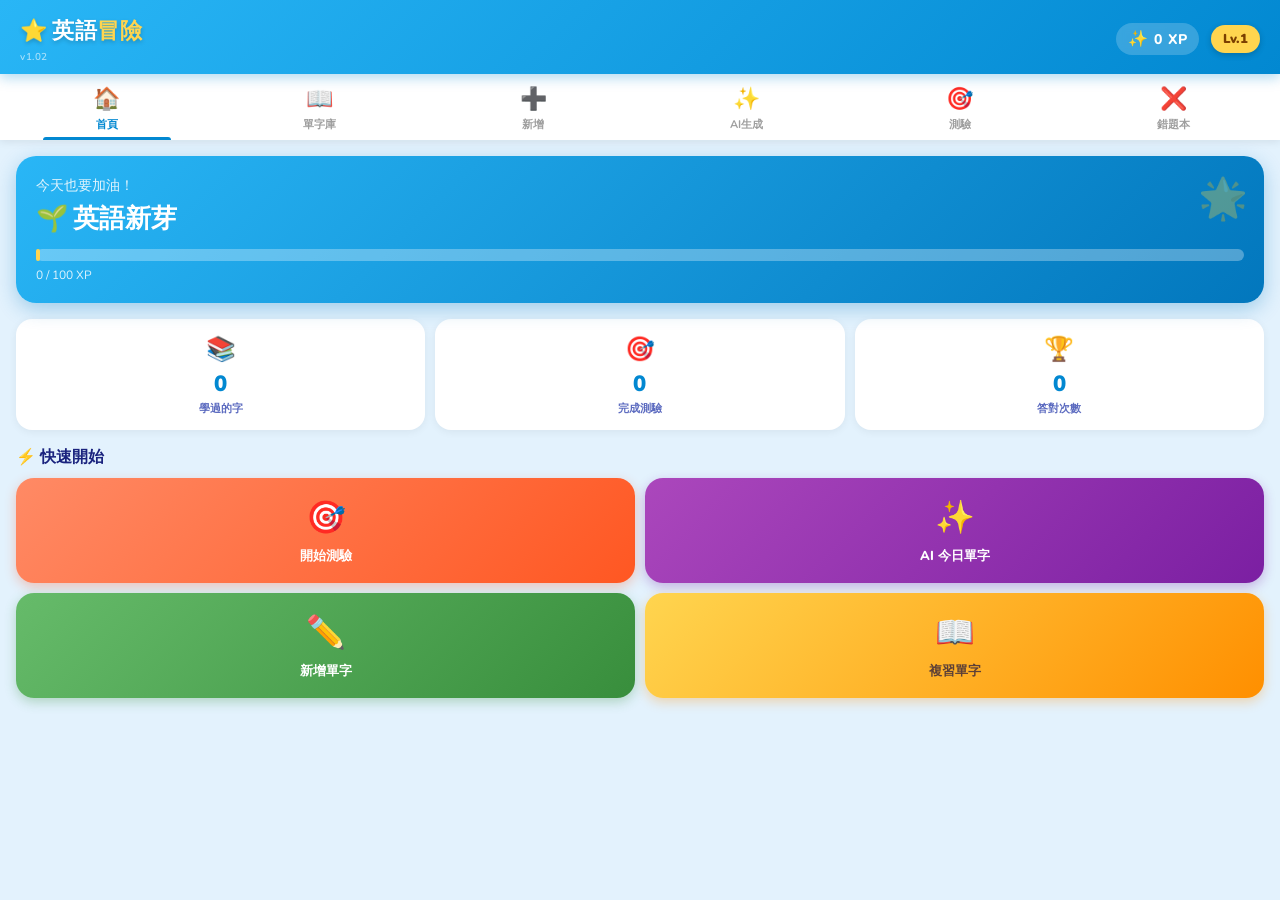
==== commit 210499ee: "index.html" ====
--- a/index.html
+++ b/index.html
@@ -557,7 +557,10 @@
 <body>
 
 <div class="header">
-  <div class="header-title">⭐ 英語<span>冒險</span></div>
+  <div>
+    <div class="header-title">⭐ 英語<span>冒險</span></div>
+    <div style="font-size:10px;color:rgba(255,255,255,0.6);font-weight:600;letter-spacing:0.5px">v1.02</div>
+  </div>
   <div class="header-right">
     <div class="xp-badge"><span class="star">✨</span><span id="headerXP">0</span> XP</div>
     <div class="level-badge" id="headerLevel">Lv.1</div>
@@ -642,14 +645,29 @@
     <h3>✏️ 新增單字</h3>
     <div class="input-group">
       <label>英文單字</label>
-      <input type="text" id="addWord" placeholder="例：apple">
+      <div style="display:flex;gap:8px;align-items:center">
+        <input type="text" id="addWord" placeholder="例：apple" style="flex:1"
+          onblur="autoLookup()" onkeydown="if(event.key==='Enter'){autoLookup()}">
+        <button id="lookupBtn" onclick="autoLookup()" style="
+          background:linear-gradient(135deg,#AB47BC,#7B1FA2);
+          color:white;border:none;border-radius:12px;
+          padding:11px 14px;font-family:'Nunito',sans-serif;
+          font-size:13px;font-weight:800;cursor:pointer;white-space:nowrap;
+          flex-shrink:0;transition:all 0.15s;">🔍 AI 查詢</button>
+      </div>
+    </div>
+    <div id="lookupStatus" style="display:none;margin:-6px 0 10px;font-size:13px;color:#7B1FA2;font-weight:700;display:flex;align-items:center;gap:6px"></div>
+    <div class="input-group">
+      <label>詞性</label>
+      <input type="text" id="addPos" placeholder="例：n. 名詞 / v. 動詞" readonly
+        style="background:#F8F8F8;color:#5C6BC0;font-weight:700">
     </div>
     <div class="input-group">
       <label>中文翻譯</label>
       <input type="text" id="addZh" placeholder="例：蘋果">
     </div>
     <div class="input-group">
-      <label>例句（選填）</label>
+      <label>例句</label>
       <textarea id="addSentence" placeholder="例：I like to eat apples."></textarea>
     </div>
     <button class="submit-btn" onclick="addWord()">➕ 加入單字庫</button>
@@ -846,7 +864,7 @@
     return `<div class="word-item">
       <div class="word-item-icon">${icons[i % icons.length]}</div>
       <div class="word-info">
-        <div class="word-en">${w.en}</div>
+        <div class="word-en">${w.en} ${w.pos ? `<span style="font-size:12px;color:#90A4AE;font-weight:600">${w.pos}</span>` : ''}</div>
         <div class="word-zh">${w.zh}</div>
         ${w.sentence ? `<div class="word-sentence">${w.sentence}</div>` : ''}
       </div>
@@ -878,16 +896,63 @@
 }
 
 // ==================== WORDS ====================
+let _lastLookedUp = '';
+
+async function autoLookup() {
+  const en = document.getElementById('addWord').value.trim();
+  if (!en || en === _lastLookedUp) return;
+  _lastLookedUp = en;
+
+  const status = document.getElementById('lookupStatus');
+  const btn = document.getElementById('lookupBtn');
+  status.style.display = 'flex';
+  status.innerHTML = `<span class="loading-dots"><span></span><span></span><span></span></span> AI 查詢中...`;
+  btn.disabled = true;
+
+  try {
+    const res = await fetch('https://api.anthropic.com/v1/messages', {
+      method: 'POST',
+      headers: { 'Content-Type': 'application/json' },
+      body: JSON.stringify({
+        model: 'claude-sonnet-4-20250514',
+        max_tokens: 300,
+        system: `你是英文字典助手。使用者輸入一個英文單字，你回傳純 JSON，不要有任何說明或 markdown。
+格式：{"pos":"詞性縮寫加中文，例如 n. 名詞","zh":"最常用的中文翻譯（1-3個）","sentence":"一個簡單的小學英文例句"}`,
+        messages: [{ role: 'user', content: en }]
+      })
+    });
+    const data = await res.json();
+    let text = '';
+    for (const b of data.content) { if (b.type === 'text') text += b.text; }
+    const clean = text.replace(/```json|```/g, '').trim();
+    const result = JSON.parse(clean);
+
+    document.getElementById('addPos').value = result.pos || '';
+    document.getElementById('addZh').value = result.zh || '';
+    document.getElementById('addSentence').value = result.sentence || '';
+    status.innerHTML = '✅ 已自動填入，可以修改後再加入';
+    status.style.color = '#388E3C';
+  } catch(e) {
+    status.innerHTML = '❌ 查詢失敗，請手動填入';
+    status.style.color = '#EF5350';
+  }
+  btn.disabled = false;
+}
+
 function addWord() {
   const en = document.getElementById('addWord').value.trim();
   const zh = document.getElementById('addZh').value.trim();
+  const pos = document.getElementById('addPos').value.trim();
   const sentence = document.getElementById('addSentence').value.trim();
   if (!en || !zh) { showToast('⚠️ 請填入英文和中文'); return; }
-  state.words.push({ en, zh, sentence, streak: 0, nextReview: Date.now() });
+  state.words.push({ en, zh, pos, sentence, streak: 0, nextReview: Date.now() });
   save();
   document.getElementById('addWord').value = '';
   document.getElementById('addZh').value = '';
+  document.getElementById('addPos').value = '';
   document.getElementById('addSentence').value = '';
+  document.getElementById('lookupStatus').style.display = 'none';
+  _lastLookedUp = '';
   showToast('✅ 單字加入成功！');
   addXP(5);
 }
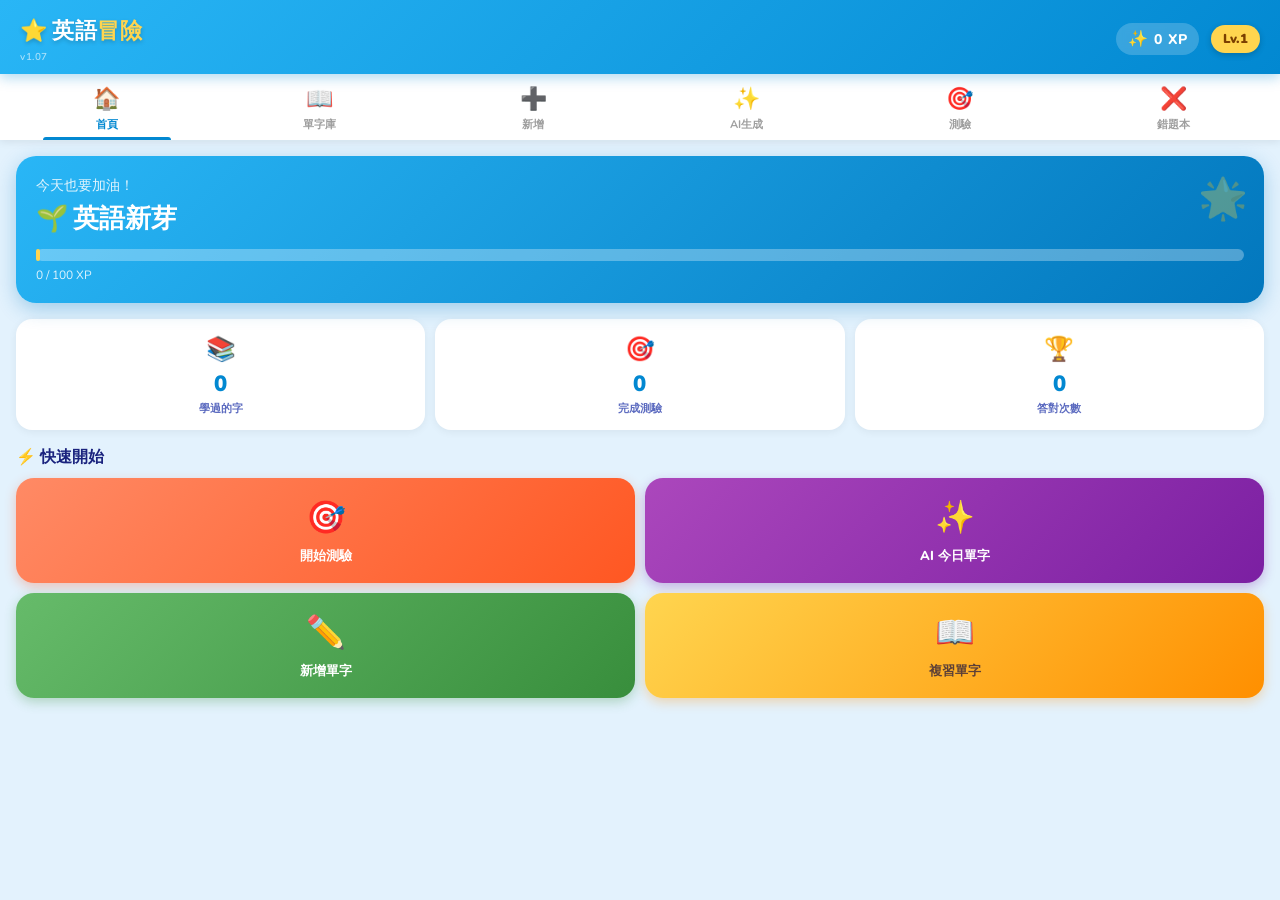
==== commit 725e2ed6: "Add files via upload" ====
--- a/index.html
+++ b/index.html
@@ -559,7 +559,7 @@
 <div class="header">
   <div>
     <div class="header-title">⭐ 英語<span>冒險</span></div>
-    <div style="font-size:10px;color:rgba(255,255,255,0.6);font-weight:600;letter-spacing:0.5px">v1.02</div>
+    <div style="font-size:10px;color:rgba(255,255,255,0.6);font-weight:600;letter-spacing:0.5px">v1.07</div>
   </div>
   <div class="header-right">
     <div class="xp-badge"><span class="star">✨</span><span id="headerXP">0</span> XP</div>
@@ -866,7 +866,10 @@
       <div class="word-info">
         <div class="word-en">${w.en} ${w.pos ? `<span style="font-size:12px;color:#90A4AE;font-weight:600">${w.pos}</span>` : ''}</div>
         <div class="word-zh">${w.zh}</div>
-        ${w.sentence ? `<div class="word-sentence">${w.sentence}</div>` : ''}
+        ${w.sentence ? `<div class="word-sentence" style="display:flex;align-items:center;gap:6px">
+          <span style="flex:1;overflow:hidden;text-overflow:ellipsis;white-space:nowrap">${w.sentence}</span>
+          <button class="speak-btn" style="flex-shrink:0;width:28px;height:28px;font-size:13px" onclick="speak('${w.sentence.replace(/'/g,"\\'").replace(/`/g,'\\`')}')">🔊</button>
+        </div>` : ''}
       </div>
       <div class="word-meta">
         <span class="word-streak ${streakClass}">${streakLabel}</span>
@@ -895,6 +898,34 @@
   }).join('');
 }
 
+// ==================== API 中間層 ====================
+const SCRIPT_URL = 'https://script.google.com/macros/s/AKfycbzHmM7yXQskkWHKXF0B-obIJrMAhuKCdKaSDZnhjZUOogYykrlJSq762CeD5YlQt560/exec';
+const SECRET = '5566';
+
+async function callScript(payload) {
+  let res, data;
+  const params = encodeURIComponent(JSON.stringify({ ...payload, secret: SECRET }));
+  const url = SCRIPT_URL + '?data=' + params;
+  try {
+    res = await fetch(url, { method: 'GET' });
+  } catch(e) {
+    throw new Error('無法連線到伺服器：' + e.message);
+  }
+  try {
+    data = await res.json();
+  } catch(e) {
+    throw new Error('伺服器回應格式錯誤 (HTTP ' + res.status + ')');
+  }
+  if (!data.ok) throw new Error('Script 錯誤：' + (data.error || '未知'));
+  let clean;
+  try {
+    clean = data.text.replace(/```json|```/g, '').trim();
+    return JSON.parse(clean);
+  } catch(e) {
+    throw new Error('JSON 解析失敗：' + clean.slice(0, 80));
+  }
+}
+
 // ==================== WORDS ====================
 let _lastLookedUp = '';
 
@@ -910,30 +941,14 @@
   btn.disabled = true;
 
   try {
-    const res = await fetch('https://api.anthropic.com/v1/messages', {
-      method: 'POST',
-      headers: { 'Content-Type': 'application/json' },
-      body: JSON.stringify({
-        model: 'claude-sonnet-4-20250514',
-        max_tokens: 300,
-        system: `你是英文字典助手。使用者輸入一個英文單字，你回傳純 JSON，不要有任何說明或 markdown。
-格式：{"pos":"詞性縮寫加中文，例如 n. 名詞","zh":"最常用的中文翻譯（1-3個）","sentence":"一個簡單的小學英文例句"}`,
-        messages: [{ role: 'user', content: en }]
-      })
-    });
-    const data = await res.json();
-    let text = '';
-    for (const b of data.content) { if (b.type === 'text') text += b.text; }
-    const clean = text.replace(/```json|```/g, '').trim();
-    const result = JSON.parse(clean);
-
+    const result = await callScript({ type: 'lookup', word: en });
     document.getElementById('addPos').value = result.pos || '';
     document.getElementById('addZh').value = result.zh || '';
     document.getElementById('addSentence').value = result.sentence || '';
     status.innerHTML = '✅ 已自動填入，可以修改後再加入';
     status.style.color = '#388E3C';
   } catch(e) {
-    status.innerHTML = '❌ 查詢失敗，請手動填入';
+    status.innerHTML = '❌ ' + e.message;
     status.style.color = '#EF5350';
   }
   btn.disabled = false;
@@ -1014,32 +1029,7 @@
   const alreadyLearned = state.words.map(w => w.en).join(', ') || '無';
 
   try {
-    const response = await fetch('https://api.anthropic.com/v1/messages', {
-      method: 'POST',
-      headers: { 'Content-Type': 'application/json' },
-      body: JSON.stringify({
-        model: 'claude-sonnet-4-20250514',
-        max_tokens: 1000,
-        system: `你是一位小學英語老師，專門幫台灣小學三年級學生學英文。
-請生成 5 個適合小三學生的英文單字，必須回傳純 JSON，不要有任何說明文字或 markdown 格式。
-格式如下（陣列）：
-[{"en":"word","zh":"中文","sentence":"A simple English sentence.","sentence_zh":"句子中文翻譯"}]
-要求：
-- 使用 Dolch Word List 或 Fry Word List 的常用單字
-- 例句要短且簡單（8字以內）
-- 不要重複學生已學過的字`,
-        messages: [{
-          role: 'user',
-          content: `學生已學過：${alreadyLearned}。請生成 5 個新的常用英文單字。`
-        }]
-      })
-    });
-    const data = await response.json();
-    let text = '';
-    for (const block of data.content) { if (block.type === 'text') text += block.text; }
-    // clean json
-    const clean = text.replace(/```json|```/g, '').trim();
-    const words = JSON.parse(clean);
+    const words = await callScript({ type: 'generate', learned: alreadyLearned });
 
     let checked = words.map(() => true);
 
@@ -1085,7 +1075,7 @@
     renderGenerated();
 
   } catch (e) {
-    result.innerHTML = `<div class="generated-preview"><p style="color:#EF5350;text-align:center;padding:16px">❌ 生成失敗，請檢查網路連線再試</p></div>`;
+    result.innerHTML = `<div class="generated-preview"><p style="color:#EF5350;text-align:center;padding:16px">❌ ${e.message}</p></div>`;
   }
   btn.disabled = false;
   btn.innerHTML = '🎲 再生成一次！';
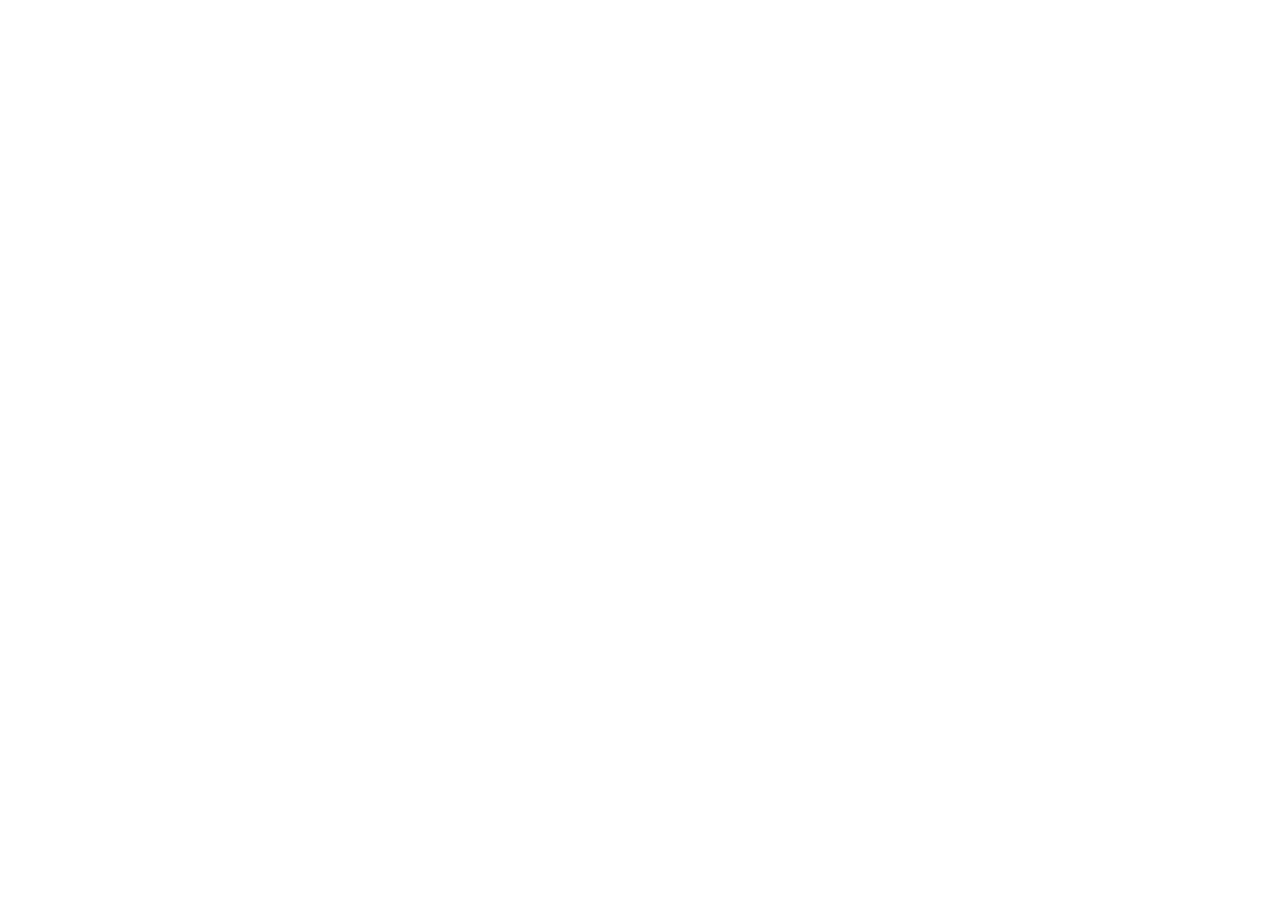
==== commit c479fb31: "Update index.html" ====
--- a/index.html
+++ b/index.html
@@ -3,593 +3,46 @@
 <head>
 <meta charset="UTF-8">
 <meta name="viewport" content="width=device-width, initial-scale=1.0, maximum-scale=1.0, user-scalable=no">
+<meta name="mobile-web-app-capable" content="yes">
 <meta name="apple-mobile-web-app-capable" content="yes">
 <meta name="apple-mobile-web-app-status-bar-style" content="black-translucent">
-<meta name="apple-mobile-web-app-title" content="英語冒險">
-<title>英語冒險 English Adventure</title>
+<meta name="apple-mobile-web-app-title" content="語言冒險">
+<title>語言冒險 Language Adventure</title>
 <link rel="preconnect" href="https://fonts.googleapis.com">
 <link href="https://fonts.googleapis.com/css2?family=Nunito:wght@400;600;700;800;900&family=Baloo+2:wght@400;600;700;800&display=swap" rel="stylesheet">
-<style>
-  :root {
-    --sky: #4FC3F7;
-    --sky-dark: #0288D1;
-    --sun: #FFD54F;
-    --grass: #66BB6A;
-    --grass-dark: #388E3C;
-    --cloud: #FFFFFF;
-    --wood: #FF8A65;
-    --purple: #CE93D8;
-    --purple-dark: #7B1FA2;
-    --red: #EF5350;
-    --bg: #E3F2FD;
-    --card: #FFFFFF;
-    --text: #1A237E;
-    --text-soft: #5C6BC0;
-    --gold: #FFD700;
-    --xp-bar: #A5D6A7;
-  }
-  * { box-sizing: border-box; margin: 0; padding: 0; -webkit-tap-highlight-color: transparent; }
-  body {
-    font-family: 'Nunito', sans-serif;
-    background: var(--bg);
-    color: var(--text);
-    min-height: 100vh;
-    overflow-x: hidden;
-    user-select: none;
-  }
-
-  /* ========== HEADER ========== */
-  .header {
-    background: linear-gradient(135deg, #29B6F6 0%, #0288D1 100%);
-    padding: 14px 20px 10px;
-    display: flex;
-    align-items: center;
-    justify-content: space-between;
-    position: sticky;
-    top: 0;
-    z-index: 100;
-    box-shadow: 0 4px 12px rgba(2,136,209,0.3);
-  }
-  .header-title {
-    font-family: 'Baloo 2', cursive;
-    font-size: 22px;
-    font-weight: 800;
-    color: white;
-    text-shadow: 0 2px 4px rgba(0,0,0,0.2);
-    letter-spacing: 0.5px;
-  }
-  .header-title span { color: var(--sun); }
-  .header-right { display: flex; align-items: center; gap: 12px; }
-  .xp-badge {
-    background: rgba(255,255,255,0.2);
-    border-radius: 20px;
-    padding: 5px 12px;
-    display: flex;
-    align-items: center;
-    gap: 6px;
-    color: white;
-    font-weight: 800;
-    font-size: 14px;
-    backdrop-filter: blur(4px);
-  }
-  .xp-badge .star { font-size: 16px; }
-  .level-badge {
-    background: var(--sun);
-    border-radius: 20px;
-    padding: 5px 12px;
-    font-weight: 900;
-    font-size: 13px;
-    color: #7B3F00;
-    box-shadow: 0 2px 6px rgba(0,0,0,0.2);
-  }
-
-  /* ========== NAV ========== */
-  .nav {
-    display: flex;
-    background: white;
-    box-shadow: 0 2px 8px rgba(0,0,0,0.08);
-    overflow-x: auto;
-    scrollbar-width: none;
-  }
-  .nav::-webkit-scrollbar { display: none; }
-  .nav-btn {
-    flex: 1;
-    min-width: 80px;
-    padding: 10px 4px 8px;
-    border: none;
-    background: none;
-    display: flex;
-    flex-direction: column;
-    align-items: center;
-    gap: 3px;
-    cursor: pointer;
-    color: #9E9E9E;
-    font-family: 'Nunito', sans-serif;
-    font-size: 11px;
-    font-weight: 700;
-    transition: all 0.2s;
-    position: relative;
-  }
-  .nav-btn .icon { font-size: 22px; }
-  .nav-btn.active { color: var(--sky-dark); }
-  .nav-btn.active::after {
-    content: '';
-    position: absolute;
-    bottom: 0;
-    left: 20%;
-    right: 20%;
-    height: 3px;
-    background: var(--sky-dark);
-    border-radius: 3px 3px 0 0;
-  }
-
-  /* ========== SCREENS ========== */
-  .screen { display: none; padding: 16px; animation: fadeIn 0.3s ease; }
-  .screen.active { display: block; }
-  @keyframes fadeIn { from { opacity: 0; transform: translateY(8px); } to { opacity: 1; transform: translateY(0); } }
-
-  /* ========== HOME SCREEN ========== */
-  .hero-card {
-    background: linear-gradient(135deg, #29B6F6, #0277BD);
-    border-radius: 20px;
-    padding: 20px;
-    color: white;
-    margin-bottom: 16px;
-    position: relative;
-    overflow: hidden;
-    box-shadow: 0 6px 20px rgba(2,119,189,0.3);
-  }
-  .hero-card::before {
-    content: '🌟';
-    position: absolute;
-    right: 16px;
-    top: 16px;
-    font-size: 40px;
-    opacity: 0.3;
-  }
-  .hero-greeting { font-size: 14px; opacity: 0.85; margin-bottom: 4px; }
-  .hero-level { font-family: 'Baloo 2', cursive; font-size: 26px; font-weight: 800; margin-bottom: 8px; }
-  .xp-bar-wrap { background: rgba(255,255,255,0.3); border-radius: 10px; height: 12px; margin-bottom: 6px; }
-  .xp-bar-fill { background: var(--sun); height: 12px; border-radius: 10px; transition: width 0.6s ease; min-width: 4px; }
-  .xp-label { font-size: 12px; opacity: 0.85; }
-
-  .stats-row { display: grid; grid-template-columns: 1fr 1fr 1fr; gap: 10px; margin-bottom: 16px; }
-  .stat-card {
-    background: white;
-    border-radius: 16px;
-    padding: 14px 10px;
-    text-align: center;
-    box-shadow: 0 2px 8px rgba(0,0,0,0.06);
-  }
-  .stat-icon { font-size: 24px; margin-bottom: 4px; }
-  .stat-num { font-size: 22px; font-weight: 900; color: var(--sky-dark); }
-  .stat-label { font-size: 11px; color: var(--text-soft); font-weight: 600; margin-top: 2px; }
-
-  .section-title {
-    font-size: 16px;
-    font-weight: 800;
-    color: var(--text);
-    margin-bottom: 10px;
-    display: flex;
-    align-items: center;
-    gap: 6px;
-  }
-  .quick-actions { display: grid; grid-template-columns: 1fr 1fr; gap: 10px; margin-bottom: 16px; }
-  .action-btn {
-    background: white;
-    border: none;
-    border-radius: 18px;
-    padding: 18px 12px;
-    display: flex;
-    flex-direction: column;
-    align-items: center;
-    gap: 8px;
-    cursor: pointer;
-    box-shadow: 0 3px 10px rgba(0,0,0,0.08);
-    transition: all 0.15s;
-    font-family: 'Nunito', sans-serif;
-    font-weight: 800;
-    font-size: 13px;
-    color: var(--text);
-  }
-  .action-btn:active { transform: scale(0.96); }
-  .action-btn .icon { font-size: 32px; }
-  .action-btn.quiz { background: linear-gradient(135deg, #FF8A65, #FF5722); color: white; box-shadow: 0 4px 12px rgba(255,87,34,0.3); }
-  .action-btn.generate { background: linear-gradient(135deg, #AB47BC, #7B1FA2); color: white; box-shadow: 0 4px 12px rgba(123,31,162,0.3); }
-  .action-btn.add { background: linear-gradient(135deg, #66BB6A, #388E3C); color: white; box-shadow: 0 4px 12px rgba(56,142,60,0.3); }
-  .action-btn.review { background: linear-gradient(135deg, #FFD54F, #FF8F00); color: #5D4037; box-shadow: 0 4px 12px rgba(255,143,0,0.3); }
-
-  /* ========== WORD LIST SCREEN ========== */
-  .search-bar {
-    background: white;
-    border-radius: 14px;
-    padding: 10px 14px;
-    display: flex;
-    align-items: center;
-    gap: 10px;
-    margin-bottom: 12px;
-    box-shadow: 0 2px 8px rgba(0,0,0,0.06);
-  }
-  .search-bar input {
-    border: none;
-    outline: none;
-    font-family: 'Nunito', sans-serif;
-    font-size: 15px;
-    width: 100%;
-    color: var(--text);
-    background: transparent;
-  }
-  .word-item {
-    background: white;
-    border-radius: 16px;
-    padding: 14px 16px;
-    margin-bottom: 10px;
-    box-shadow: 0 2px 8px rgba(0,0,0,0.05);
-    display: flex;
-    align-items: center;
-    gap: 12px;
-    position: relative;
-  }
-  .word-item-icon { font-size: 28px; width: 40px; text-align: center; flex-shrink: 0; }
-  .word-info { flex: 1; min-width: 0; }
-  .word-en { font-size: 18px; font-weight: 800; color: var(--text); }
-  .word-zh { font-size: 13px; color: var(--text-soft); margin-top: 1px; }
-  .word-sentence { font-size: 12px; color: #90A4AE; margin-top: 3px; font-style: italic; white-space: nowrap; overflow: hidden; text-overflow: ellipsis; }
-  .word-meta { display: flex; flex-direction: column; align-items: flex-end; gap: 4px; flex-shrink: 0; }
-  .word-streak { font-size: 11px; font-weight: 700; padding: 3px 8px; border-radius: 10px; }
-  .streak-new { background: #E3F2FD; color: #1565C0; }
-  .streak-good { background: #E8F5E9; color: #2E7D32; }
-  .streak-great { background: #FFF9C4; color: #F57F17; }
-  .speak-btn { background: var(--sky); border: none; border-radius: 50%; width: 34px; height: 34px; display: flex; align-items: center; justify-content: center; cursor: pointer; font-size: 16px; transition: all 0.15s; flex-shrink: 0; }
-  .speak-btn:active { transform: scale(0.9); }
-  .delete-btn { background: #FFEBEE; border: none; border-radius: 50%; width: 30px; height: 30px; display: flex; align-items: center; justify-content: center; cursor: pointer; font-size: 14px; flex-shrink: 0; }
-
-  /* ========== ADD SCREEN ========== */
-  .add-card {
-    background: white;
-    border-radius: 20px;
-    padding: 20px;
-    box-shadow: 0 3px 12px rgba(0,0,0,0.07);
-    margin-bottom: 14px;
-  }
-  .add-card h3 { font-size: 16px; font-weight: 800; margin-bottom: 14px; display: flex; align-items: center; gap: 6px; }
-  .input-group { margin-bottom: 12px; }
-  .input-group label { display: block; font-size: 12px; font-weight: 700; color: var(--text-soft); margin-bottom: 5px; text-transform: uppercase; letter-spacing: 0.5px; }
-  .input-group input, .input-group textarea {
-    width: 100%;
-    border: 2px solid #E3F2FD;
-    border-radius: 12px;
-    padding: 11px 14px;
-    font-family: 'Nunito', sans-serif;
-    font-size: 15px;
-    color: var(--text);
-    outline: none;
-    transition: border-color 0.2s;
-    background: #FAFAFA;
-  }
-  .input-group textarea { height: 70px; resize: none; }
-  .input-group input:focus, .input-group textarea:focus { border-color: var(--sky); background: white; }
-  .submit-btn {
-    width: 100%;
-    background: linear-gradient(135deg, #29B6F6, #0288D1);
-    color: white;
-    border: none;
-    border-radius: 14px;
-    padding: 14px;
-    font-family: 'Nunito', sans-serif;
-    font-size: 16px;
-    font-weight: 800;
-    cursor: pointer;
-    transition: all 0.15s;
-    box-shadow: 0 4px 12px rgba(2,136,209,0.3);
-  }
-  .submit-btn:active { transform: scale(0.98); }
-
-  /* ========== GENERATE SCREEN ========== */
-  .generate-card {
-    background: linear-gradient(135deg, #CE93D8, #AB47BC);
-    border-radius: 20px;
-    padding: 20px;
-    color: white;
-    margin-bottom: 16px;
-    box-shadow: 0 6px 20px rgba(171,71,188,0.3);
-  }
-  .generate-card h2 { font-family: 'Baloo 2', cursive; font-size: 22px; font-weight: 800; margin-bottom: 6px; }
-  .generate-card p { font-size: 13px; opacity: 0.9; line-height: 1.5; }
-  .gen-btn {
-    width: 100%;
-    background: white;
-    color: var(--purple-dark);
-    border: none;
-    border-radius: 14px;
-    padding: 14px;
-    font-family: 'Nunito', sans-serif;
-    font-size: 16px;
-    font-weight: 800;
-    cursor: pointer;
-    margin-top: 12px;
-    transition: all 0.15s;
-  }
-  .gen-btn:active { transform: scale(0.98); }
-  .gen-btn:disabled { opacity: 0.6; }
-  .generated-preview {
-    background: white;
-    border-radius: 16px;
-    padding: 16px;
-    margin-top: 12px;
-  }
-  .gen-word-item {
-    border-bottom: 1px solid #F3E5F5;
-    padding: 10px 0;
-    display: flex;
-    align-items: flex-start;
-    gap: 10px;
-  }
-  .gen-word-item:last-child { border-bottom: none; }
-  .gen-check { font-size: 20px; cursor: pointer; flex-shrink: 0; margin-top: 2px; }
-  .gen-word-en { font-size: 17px; font-weight: 800; color: var(--text); }
-  .gen-word-zh { font-size: 13px; color: var(--text-soft); }
-  .gen-word-sent { font-size: 12px; color: #90A4AE; font-style: italic; margin-top: 3px; }
-  .import-btn {
-    width: 100%;
-    background: linear-gradient(135deg, #AB47BC, #7B1FA2);
-    color: white;
-    border: none;
-    border-radius: 14px;
-    padding: 13px;
-    font-family: 'Nunito', sans-serif;
-    font-size: 15px;
-    font-weight: 800;
-    cursor: pointer;
-    margin-top: 12px;
-    box-shadow: 0 4px 12px rgba(123,31,162,0.3);
-  }
-
-  /* ========== QUIZ SCREEN ========== */
-  .quiz-menu { }
-  .quiz-option {
-    background: white;
-    border-radius: 18px;
-    padding: 18px 16px;
-    margin-bottom: 12px;
-    display: flex;
-    align-items: center;
-    gap: 14px;
-    cursor: pointer;
-    box-shadow: 0 3px 10px rgba(0,0,0,0.07);
-    transition: all 0.15s;
-    border: none;
-    width: 100%;
-    font-family: 'Nunito', sans-serif;
-    text-align: left;
-  }
-  .quiz-option:active { transform: scale(0.98); }
-  .quiz-option-icon { font-size: 32px; flex-shrink: 0; }
-  .quiz-option-text { flex: 1; }
-  .quiz-option-title { font-size: 16px; font-weight: 800; color: var(--text); margin-bottom: 2px; }
-  .quiz-option-desc { font-size: 12px; color: var(--text-soft); }
-  .quiz-option-arrow { font-size: 18px; color: #CFD8DC; }
-
-  /* quiz play */
-  .quiz-play { display: none; }
-  .quiz-play.active { display: block; }
-  .quiz-header { display: flex; align-items: center; justify-content: space-between; margin-bottom: 16px; }
-  .quiz-progress-text { font-size: 14px; font-weight: 700; color: var(--text-soft); }
-  .quiz-score-text { font-size: 14px; font-weight: 800; color: var(--grass-dark); }
-  .progress-bar { background: #E3F2FD; border-radius: 10px; height: 8px; margin-bottom: 20px; }
-  .progress-fill { background: linear-gradient(90deg, #29B6F6, #0288D1); height: 8px; border-radius: 10px; transition: width 0.4s ease; }
-  .question-card {
-    background: white;
-    border-radius: 24px;
-    padding: 24px 20px;
-    box-shadow: 0 4px 16px rgba(0,0,0,0.08);
-    text-align: center;
-    margin-bottom: 16px;
-  }
-  .question-type-label { font-size: 11px; font-weight: 700; color: var(--text-soft); text-transform: uppercase; letter-spacing: 1px; margin-bottom: 12px; }
-  .speak-big-btn {
-    background: linear-gradient(135deg, #29B6F6, #0288D1);
-    border: none;
-    border-radius: 50%;
-    width: 80px;
-    height: 80px;
-    font-size: 36px;
-    cursor: pointer;
-    margin: 0 auto 14px;
-    display: flex;
-    align-items: center;
-    justify-content: center;
-    box-shadow: 0 6px 20px rgba(2,136,209,0.4);
-    transition: all 0.15s;
-  }
-  .speak-big-btn:active { transform: scale(0.92); }
-  .speak-big-btn.speaking { animation: pulse 0.6s infinite alternate; }
-  @keyframes pulse { from { box-shadow: 0 6px 20px rgba(2,136,209,0.4); } to { box-shadow: 0 6px 30px rgba(2,136,209,0.7), 0 0 0 10px rgba(41,182,246,0.15); } }
-  .question-hint { font-size: 13px; color: var(--text-soft); margin-bottom: 16px; }
-  .question-zh { font-size: 18px; font-weight: 800; color: var(--text); margin-bottom: 6px; }
-  .cloze-sentence { font-size: 16px; font-weight: 700; color: var(--text); line-height: 1.8; margin-bottom: 6px; }
-  .cloze-blank { display: inline-block; background: #E3F2FD; border-radius: 8px; padding: 2px 12px; min-width: 80px; border-bottom: 2px solid var(--sky-dark); color: var(--sky-dark); }
-  .answer-input {
-    width: 100%;
-    border: 2px solid #E3F2FD;
-    border-radius: 14px;
-    padding: 14px;
-    font-family: 'Nunito', sans-serif;
-    font-size: 18px;
-    font-weight: 700;
-    text-align: center;
-    color: var(--text);
-    outline: none;
-    transition: border-color 0.2s;
-    margin-bottom: 12px;
-    background: #FAFAFA;
-    -webkit-user-select: auto;
-    user-select: auto;
-  }
-  .answer-input:focus { border-color: var(--sky); background: white; }
-  .answer-input.correct { border-color: var(--grass); background: #F1F8E9; color: var(--grass-dark); }
-  .answer-input.wrong { border-color: var(--red); background: #FFEBEE; color: var(--red); }
-  .check-btn {
-    width: 100%;
-    background: linear-gradient(135deg, #FF8A65, #FF5722);
-    color: white;
-    border: none;
-    border-radius: 14px;
-    padding: 14px;
-    font-family: 'Nunito', sans-serif;
-    font-size: 17px;
-    font-weight: 800;
-    cursor: pointer;
-    box-shadow: 0 4px 12px rgba(255,87,34,0.3);
-    transition: all 0.15s;
-  }
-  .check-btn:active { transform: scale(0.98); }
-  .next-btn {
-    width: 100%;
-    background: linear-gradient(135deg, #66BB6A, #388E3C);
-    color: white;
-    border: none;
-    border-radius: 14px;
-    padding: 14px;
-    font-family: 'Nunito', sans-serif;
-    font-size: 17px;
-    font-weight: 800;
-    cursor: pointer;
-    box-shadow: 0 4px 12px rgba(56,142,60,0.3);
-    display: none;
-  }
-  .feedback-box {
-    border-radius: 14px;
-    padding: 12px 16px;
-    margin-bottom: 12px;
-    display: none;
-    text-align: center;
-  }
-  .feedback-box.correct { background: #F1F8E9; border: 2px solid var(--grass); }
-  .feedback-box.wrong { background: #FFEBEE; border: 2px solid var(--red); }
-  .feedback-emoji { font-size: 28px; margin-bottom: 4px; }
-  .feedback-text { font-size: 14px; font-weight: 700; }
-  .feedback-answer { font-size: 13px; color: var(--text-soft); margin-top: 2px; }
-
-  /* quiz result */
-  .quiz-result { display: none; text-align: center; padding: 20px 0; }
-  .quiz-result.active { display: block; }
-  .result-emoji { font-size: 72px; margin-bottom: 10px; animation: bounceIn 0.5s ease; }
-  @keyframes bounceIn { 0% { transform: scale(0); } 60% { transform: scale(1.15); } 100% { transform: scale(1); } }
-  .result-title { font-family: 'Baloo 2', cursive; font-size: 28px; font-weight: 800; color: var(--text); margin-bottom: 6px; }
-  .result-score { font-size: 48px; font-weight: 900; color: var(--sky-dark); margin: 10px 0; }
-  .result-xp { font-size: 18px; font-weight: 800; color: var(--grass-dark); margin-bottom: 20px; }
-  .result-back-btn {
-    background: linear-gradient(135deg, #29B6F6, #0288D1);
-    color: white;
-    border: none;
-    border-radius: 14px;
-    padding: 14px 32px;
-    font-family: 'Nunito', sans-serif;
-    font-size: 16px;
-    font-weight: 800;
-    cursor: pointer;
-    box-shadow: 0 4px 12px rgba(2,136,209,0.3);
-  }
-
-  /* ========== WRONG SCREEN ========== */
-  .wrong-item {
-    background: white;
-    border-radius: 16px;
-    padding: 14px 16px;
-    margin-bottom: 10px;
-    border-left: 4px solid var(--red);
-    box-shadow: 0 2px 8px rgba(0,0,0,0.05);
-  }
-  .wrong-en { font-size: 18px; font-weight: 800; color: var(--text); }
-  .wrong-zh { font-size: 13px; color: var(--text-soft); }
-  .wrong-count { font-size: 12px; color: var(--red); font-weight: 700; margin-top: 4px; }
-
-  /* ========== TOAST / OVERLAY ========== */
-  .toast {
-    position: fixed;
-    bottom: 90px;
-    left: 50%;
-    transform: translateX(-50%) translateY(20px);
-    background: rgba(30,30,30,0.88);
-    color: white;
-    padding: 10px 22px;
-    border-radius: 20px;
-    font-size: 14px;
-    font-weight: 700;
-    opacity: 0;
-    transition: all 0.3s;
-    pointer-events: none;
-    z-index: 999;
-    white-space: nowrap;
-  }
-  .toast.show { opacity: 1; transform: translateX(-50%) translateY(0); }
-
-  .confetti-overlay {
-    position: fixed;
-    inset: 0;
-    pointer-events: none;
-    z-index: 900;
-  }
-  .confetti-piece {
-    position: absolute;
-    width: 10px;
-    height: 10px;
-    border-radius: 2px;
-    animation: confettiFall 1.2s ease-in forwards;
-  }
-  @keyframes confettiFall {
-    0% { transform: translateY(-20px) rotate(0deg); opacity: 1; }
-    100% { transform: translateY(80vh) rotate(720deg); opacity: 0; }
-  }
-
-  .loading-dots { display: inline-flex; gap: 4px; align-items: center; }
-  .loading-dots span { width: 8px; height: 8px; border-radius: 50%; background: var(--purple-dark); animation: dotBounce 0.8s infinite; }
-  .loading-dots span:nth-child(2) { animation-delay: 0.15s; }
-  .loading-dots span:nth-child(3) { animation-delay: 0.3s; }
-  @keyframes dotBounce { 0%,80%,100% { transform: scale(0.6); opacity: 0.4; } 40% { transform: scale(1); opacity: 1; } }
-
-  .empty-state { text-align: center; padding: 40px 20px; color: var(--text-soft); }
-  .empty-state .emoji { font-size: 48px; margin-bottom: 12px; }
-  .empty-state p { font-size: 15px; font-weight: 600; }
-</style>
+<link rel="stylesheet" href="style.css">
 </head>
 <body>
 
+<!-- 用戶選擇頁（全螢幕覆蓋） -->
+<div id="userSelectScreen" style="display:none;position:fixed;inset:0;background:var(--bg);z-index:9999;align-items:center;justify-content:center;padding:20px"></div>
+
+<!-- App 主體 -->
+<div id="appWrapper" style="display:none">
+
 <div class="header">
   <div>
-    <div class="header-title">⭐ 英語<span>冒險</span></div>
-    <div style="font-size:10px;color:rgba(255,255,255,0.6);font-weight:600;letter-spacing:0.5px">v1.07</div>
+    <div class="header-title">⭐ 語言<span>冒險</span></div>
+    <div style="font-size:10px;color:rgba(255,255,255,0.6);font-weight:600" id="appVersion"></div>
   </div>
   <div class="header-right">
-    <div class="xp-badge"><span class="star">✨</span><span id="headerXP">0</span> XP</div>
+    <!-- 語言切換 -->
+    <div class="lang-switcher">
+      <button class="lang-flag active" data-lang="en" onclick="switchLang('en')" title="English">🇺🇸</button>
+      <button class="lang-flag" data-lang="ja" onclick="switchLang('ja')" title="日本語">🇯🇵</button>
+    </div>
+    <div class="xp-badge"><span>✨</span><span id="headerXP">0</span> XP</div>
     <div class="level-badge" id="headerLevel">Lv.1</div>
   </div>
 </div>
 
-<div class="nav">
-  <button class="nav-btn active" onclick="showScreen('home')" id="nav-home">
-    <span class="icon">🏠</span>首頁
-  </button>
-  <button class="nav-btn" onclick="showScreen('words')" id="nav-words">
-    <span class="icon">📖</span>單字庫
-  </button>
-  <button class="nav-btn" onclick="showScreen('add')" id="nav-add">
-    <span class="icon">➕</span>新增
-  </button>
-  <button class="nav-btn" onclick="showScreen('generate')" id="nav-generate">
-    <span class="icon">✨</span>AI生成
-  </button>
-  <button class="nav-btn" onclick="showScreen('quiz')" id="nav-quiz">
-    <span class="icon">🎯</span>測驗
-  </button>
-  <button class="nav-btn" onclick="showScreen('wrong')" id="nav-wrong">
-    <span class="icon">❌</span>錯題本
-  </button>
+<div class="nav" id="mainNav">
+  <!-- 由 JS 動態產生 -->
 </div>
 
 <!-- HOME -->
 <div class="screen active" id="screen-home">
+  <div id="reviewBanner" style="display:none"></div>
   <div class="hero-card">
     <div class="hero-greeting">今天也要加油！</div>
     <div class="hero-level" id="heroLevelName">🌱 英語新芽</div>
@@ -597,37 +50,22 @@
     <div class="xp-label" id="heroXpLabel">0 / 100 XP</div>
   </div>
   <div class="stats-row">
-    <div class="stat-card">
-      <div class="stat-icon">📚</div>
-      <div class="stat-num" id="statWords">0</div>
-      <div class="stat-label">學過的字</div>
-    </div>
-    <div class="stat-card">
-      <div class="stat-icon">🎯</div>
-      <div class="stat-num" id="statQuizzes">0</div>
-      <div class="stat-label">完成測驗</div>
-    </div>
-    <div class="stat-card">
-      <div class="stat-icon">🏆</div>
-      <div class="stat-num" id="statCorrect">0</div>
-      <div class="stat-label">答對次數</div>
-    </div>
+    <div class="stat-card"><div class="stat-icon">📚</div><div class="stat-num" id="statWords">0</div><div class="stat-label">學過的字</div></div>
+    <div class="stat-card"><div class="stat-icon">🎯</div><div class="stat-num" id="statQuizzes">0</div><div class="stat-label">完成測驗</div></div>
+    <div class="stat-card"><div class="stat-icon">🏆</div><div class="stat-num" id="statCorrect">0</div><div class="stat-label">答對次數</div></div>
   </div>
   <div class="section-title">⚡ 快速開始</div>
   <div class="quick-actions">
-    <button class="action-btn quiz" onclick="showScreen('quiz')">
-      <span class="icon">🎯</span>開始測驗
-    </button>
-    <button class="action-btn generate" onclick="showScreen('generate')">
-      <span class="icon">✨</span>AI 今日單字
-    </button>
-    <button class="action-btn add" onclick="showScreen('add')">
-      <span class="icon">✏️</span>新增單字
-    </button>
-    <button class="action-btn review" onclick="showScreen('words')">
-      <span class="icon">📖</span>複習單字
-    </button>
-  </div>
+    <button class="action-btn quiz" onclick="showScreen('quiz')"><span class="icon">🎯</span>開始測驗</button>
+    <button class="action-btn story" onclick="showScreen('story')"><span class="icon">📚</span>AI 故事</button>
+    <button class="action-btn add" onclick="showScreen('add')"><span class="icon">✏️</span>新增單字</button>
+    <button class="action-btn review" onclick="showScreen('words')"><span class="icon">📖</span>複習單字</button>
+  </div>
+</div>
+
+<!-- HIRAGANA 50音（日文專屬） -->
+<div class="screen" id="screen-hiragana">
+  <!-- 由 JS 動態產生 -->
 </div>
 
 <!-- WORDS -->
@@ -636,113 +74,70 @@
     <span>🔍</span>
     <input type="text" id="searchInput" placeholder="搜尋單字..." oninput="renderWordList()">
   </div>
+  <div class="ie-bar">
+    <button class="ie-btn export-btn" onclick="exportWords()">⬇️ 匯出 JSON</button>
+    <button class="ie-btn import-merge-btn" onclick="triggerImport('merge')">⬆️ 合併匯入</button>
+    <button class="ie-btn import-replace-btn" onclick="triggerImport('replace')">🔄 覆蓋匯入</button>
+  </div>
+  <input type="file" id="importFileInput" accept=".json" style="display:none" onchange="handleImportFile(event)">
   <div id="wordListContainer"></div>
 </div>
 
 <!-- ADD -->
 <div class="screen" id="screen-add">
-  <div class="add-card">
-    <h3>✏️ 新增單字</h3>
-    <div class="input-group">
-      <label>英文單字</label>
-      <div style="display:flex;gap:8px;align-items:center">
-        <input type="text" id="addWord" placeholder="例：apple" style="flex:1"
-          onblur="autoLookup()" onkeydown="if(event.key==='Enter'){autoLookup()}">
-        <button id="lookupBtn" onclick="autoLookup()" style="
-          background:linear-gradient(135deg,#AB47BC,#7B1FA2);
-          color:white;border:none;border-radius:12px;
-          padding:11px 14px;font-family:'Nunito',sans-serif;
-          font-size:13px;font-weight:800;cursor:pointer;white-space:nowrap;
-          flex-shrink:0;transition:all 0.15s;">🔍 AI 查詢</button>
-      </div>
-    </div>
-    <div id="lookupStatus" style="display:none;margin:-6px 0 10px;font-size:13px;color:#7B1FA2;font-weight:700;display:flex;align-items:center;gap:6px"></div>
-    <div class="input-group">
-      <label>詞性</label>
-      <input type="text" id="addPos" placeholder="例：n. 名詞 / v. 動詞" readonly
-        style="background:#F8F8F8;color:#5C6BC0;font-weight:700">
-    </div>
-    <div class="input-group">
-      <label>中文翻譯</label>
-      <input type="text" id="addZh" placeholder="例：蘋果">
-    </div>
-    <div class="input-group">
-      <label>例句</label>
-      <textarea id="addSentence" placeholder="例：I like to eat apples."></textarea>
-    </div>
-    <button class="submit-btn" onclick="addWord()">➕ 加入單字庫</button>
-  </div>
-  <div class="add-card">
-    <h3>📝 新增句子</h3>
-    <div class="input-group">
-      <label>英文句子</label>
-      <textarea id="addSentenceEn" placeholder="例：She goes to school every day."></textarea>
-    </div>
-    <div class="input-group">
-      <label>中文翻譯</label>
-      <input type="text" id="addSentenceZh" placeholder="例：她每天去上學。">
-    </div>
-    <button class="submit-btn" onclick="addSentence()">➕ 加入句子庫</button>
-  </div>
-</div>
-
-<!-- GENERATE -->
-<div class="screen" id="screen-generate">
-  <div class="generate-card">
-    <h2>✨ AI 每日單字</h2>
-    <p>按下按鈕，AI 會幫你挑選適合小學三年級的常用英文單字，附上中文和例句！</p>
-    <button class="gen-btn" id="genBtn" onclick="generateWords()">🎲 幫我生成今日單字！</button>
-  </div>
-  <div id="generatedResult"></div>
+  <!-- 英文新增 -->
+  <div id="addEnSection">
+    <div class="add-card">
+      <h3>✏️ 新增英文單字</h3>
+      <div class="input-group">
+        <label>英文單字</label>
+        <div style="display:flex;gap:8px;align-items:center">
+          <input type="text" id="addWord" placeholder="例：apple" style="flex:1" onblur="autoLookup()" onkeydown="if(event.key==='Enter'){autoLookup()}">
+          <button id="lookupBtn" onclick="autoLookup()" style="background:linear-gradient(135deg,#AB47BC,#7B1FA2);color:white;border:none;border-radius:12px;padding:11px 14px;font-family:'Nunito',sans-serif;font-size:13px;font-weight:800;cursor:pointer;white-space:nowrap;flex-shrink:0;">🔍 AI 查詢</button>
+        </div>
+      </div>
+      <div id="lookupStatus" style="display:none;margin:-6px 0 10px;font-size:13px;color:#7B1FA2;font-weight:700"></div>
+      <div class="input-group"><label>詞性</label><input type="text" id="addPos" placeholder="例：n. 名詞" readonly style="background:#F8F8F8;color:#5C6BC0;font-weight:700"></div>
+      <div class="input-group"><label>中文翻譯</label><input type="text" id="addZh" placeholder="例：蘋果"></div>
+      <div class="input-group"><label>例句</label><textarea id="addSentence" placeholder="例：I like to eat apples."></textarea></div>
+      <button class="submit-btn" onclick="addWord()">➕ 加入單字庫</button>
+    </div>
+  </div>
+  <!-- 日文新增 -->
+  <div id="addJaSection" style="display:none">
+    <div class="add-card" style="border-top:3px solid #E91E63">
+      <h3>🇯🇵 新增日文單字</h3>
+      <div class="input-group">
+        <label>日文單字</label>
+        <div style="display:flex;gap:8px;align-items:center">
+          <input type="text" id="addWordJa" placeholder="例：りんご" style="flex:1" onblur="autoLookupJa()" onkeydown="if(event.key==='Enter'){autoLookupJa()}">
+          <button id="lookupBtnJa" onclick="autoLookupJa()" style="background:linear-gradient(135deg,#E91E63,#880E4F);color:white;border:none;border-radius:12px;padding:11px 14px;font-family:'Nunito',sans-serif;font-size:13px;font-weight:800;cursor:pointer;white-space:nowrap;flex-shrink:0;">🔍 AI 查詢</button>
+        </div>
+      </div>
+      <div id="lookupStatusJa" style="display:none;margin:-6px 0 10px;font-size:13px;color:#E91E63;font-weight:700"></div>
+      <div class="input-group"><label>平假名讀音</label><input type="text" id="addReadingJa" placeholder="例：りんご" readonly style="background:#F8F8F8;color:#880E4F;font-weight:700"></div>
+      <div class="input-group"><label>詞性</label><input type="text" id="addPosJa" placeholder="例：名詞" readonly style="background:#F8F8F8;color:#5C6BC0;font-weight:700"></div>
+      <div class="input-group"><label>中文意思</label><input type="text" id="addZhJa" placeholder="例：蘋果"></div>
+      <div class="input-group"><label>例句</label><textarea id="addSentenceJa" placeholder="例：りんごが好きです。"></textarea></div>
+      <button class="submit-btn" style="background:linear-gradient(135deg,#E91E63,#880E4F)" onclick="addJaWord()">➕ 加入單字庫</button>
+    </div>
+  </div>
 </div>
 
 <!-- QUIZ -->
 <div class="screen" id="screen-quiz">
-  <div id="quizMenu" class="quiz-menu">
+  <div id="quizMenu">
     <div class="section-title">🎮 選擇測驗方式</div>
-    <button class="quiz-option" onclick="startQuiz('spelling')">
-      <span class="quiz-option-icon">🔊</span>
-      <div class="quiz-option-text">
-        <div class="quiz-option-title">英聽拼寫單字</div>
-        <div class="quiz-option-desc">聽到英文，把單字拼出來</div>
-      </div>
-      <span class="quiz-option-arrow">›</span>
-    </button>
-    <button class="quiz-option" onclick="startQuiz('sentence')">
-      <span class="quiz-option-icon">🎧</span>
-      <div class="quiz-option-text">
-        <div class="quiz-option-title">英聽寫出句子</div>
-        <div class="quiz-option-desc">聽到英文句子，把它寫出來</div>
-      </div>
-      <span class="quiz-option-arrow">›</span>
-    </button>
-    <button class="quiz-option" onclick="startQuiz('cloze')">
-      <span class="quiz-option-icon">✏️</span>
-      <div class="quiz-option-text">
-        <div class="quiz-option-title">克漏字測驗</div>
-        <div class="quiz-option-desc">看句子，填入空格的單字</div>
-      </div>
-      <span class="quiz-option-arrow">›</span>
-    </button>
-    <button class="quiz-option" onclick="startQuiz('mixed')">
-      <span class="quiz-option-icon">🎰</span>
-      <div class="quiz-option-text">
-        <div class="quiz-option-title">綜合測驗</div>
-        <div class="quiz-option-desc">混合所有題型，全面練習！</div>
-      </div>
-      <span class="quiz-option-arrow">›</span>
-    </button>
-  </div>
-
+    <button class="quiz-option" onclick="startQuiz('spelling')"><span class="quiz-option-icon">🔊</span><div class="quiz-option-text"><div class="quiz-option-title">填空測驗</div><div class="quiz-option-desc">聽發音，看提示，寫出完整單字</div></div><span class="quiz-option-arrow">›</span></button>
+    <button class="quiz-option" onclick="startQuiz('mixed')"><span class="quiz-option-icon">🎰</span><div class="quiz-option-text"><div class="quiz-option-title">綜合測驗</div><div class="quiz-option-desc">隨機抽取單字全面練習！</div></div><span class="quiz-option-arrow">›</span></button>
+  </div>
   <div id="quizPlay" class="quiz-play">
     <div class="quiz-header">
       <div class="quiz-progress-text" id="quizProgressText">第 1 題 / 共 10 題</div>
       <div class="quiz-score-text" id="quizScoreText">✅ 0 答對</div>
     </div>
     <div class="progress-bar"><div class="progress-fill" id="quizProgressBar" style="width:0%"></div></div>
-    <div class="question-card" id="questionCard">
-      <!-- dynamic -->
-    </div>
+    <div class="question-card" id="questionCard"></div>
     <div class="feedback-box" id="feedbackBox">
       <div class="feedback-emoji" id="feedbackEmoji"></div>
       <div class="feedback-text" id="feedbackText"></div>
@@ -751,7 +146,6 @@
     <button class="check-btn" id="checkBtn" onclick="checkAnswer()">✓ 確認答案</button>
     <button class="next-btn" id="nextBtn" onclick="nextQuestion()">下一題 →</button>
   </div>
-
   <div id="quizResult" class="quiz-result">
     <div class="result-emoji" id="resultEmoji">🎉</div>
     <div class="result-title">測驗完成！</div>
@@ -761,6 +155,65 @@
   </div>
 </div>
 
+<!-- STORY -->
+<div class="screen" id="screen-story">
+  <div id="storySetup">
+    <div class="story-header-card">
+      <h2>📚 AI 故事</h2>
+      <p>選擇難度，AI 自動生成適合你的故事，融入你正在學習的單字！</p>
+    </div>
+    <div class="story-config-card" id="levelConfigCard">
+      <h3>📊 選擇難度</h3>
+      <div class="level-grid" id="levelGrid">
+        <button class="level-chip selected" data-level="L0.5" onclick="selectLevel('L0.5')"><span class="lv-code">L0.5</span>Graphic<br><span style="font-size:9px;opacity:0.7">Age 8-10</span></button>
+        <button class="level-chip" data-level="L1" onclick="selectLevel('L1')"><span class="lv-code">L1</span>Starter<br><span style="font-size:9px;opacity:0.7">A1/N5</span></button>
+        <button class="level-chip" data-level="L2" onclick="selectLevel('L2')"><span class="lv-code">L2</span>Elementary<br><span style="font-size:9px;opacity:0.7">A2/N4</span></button>
+        <button class="level-chip" data-level="L3" onclick="selectLevel('L3')"><span class="lv-code">L3</span>Intermediate<br><span style="font-size:9px;opacity:0.7">B1/N3</span></button>
+        <button class="level-chip" data-level="L4" onclick="selectLevel('L4')"><span class="lv-code">L4</span>Upper-Int<br><span style="font-size:9px;opacity:0.7">B2</span></button>
+        <button class="level-chip" data-level="L5" onclick="selectLevel('L5')"><span class="lv-code">L5</span>Advanced<br><span style="font-size:9px;opacity:0.7">C1</span></button>
+      </div>
+    </div>
+    <button class="story-gen-btn" id="storyGenBtn" onclick="generateStory()">📖 生成故事！</button>
+    <button onclick="debugStoryWords()" style="width:100%;background:#E3F2FD;color:var(--sky-dark);border:none;border-radius:12px;padding:10px;font-family:'Nunito',sans-serif;font-size:13px;font-weight:800;cursor:pointer;margin-top:8px">🔍 查看傳給AI的單字</button>
+  </div>
+
+  <div id="storyResult" class="story-result-wrap">
+    <div class="story-layout">
+      <div class="story-left">
+        <div id="storyImageArea">
+          <button class="story-img-btn" onclick="generateStoryImage()">🎨 生成故事插圖</button>
+        </div>
+      </div>
+      <div class="story-right">
+        <div class="story-result-card">
+          <div class="story-title" id="storyTitle"></div>
+          <div class="story-meta" id="storyMeta"></div>
+          <div class="story-read-controls">
+            <button class="story-ctrl-btn btn-read-all" onclick="readStoryAll()">🔊 整篇朗讀</button>
+            <button class="story-ctrl-btn btn-read-step" onclick="readStoryStep()">▶️ 逐句朗讀</button>
+            <button class="story-ctrl-btn btn-stop" onclick="stopReading()">⏹ 停止</button>
+            <button class="story-ctrl-btn" style="background:#FFF9C4;color:#F57F17" onclick="testTTS()">🔧 測試語音</button>
+          </div>
+          <div class="story-body" id="storyBody"></div>
+          <div id="storyZhArea"></div>
+          <div id="culturalNote" style="display:none" class="cultural-note"></div>
+        </div>
+      </div>
+    </div>
+    <div class="vocab-section">
+      <h3>📝 Key Vocabulary</h3>
+      <div id="vocabList"></div>
+      <button class="vocab-import-btn" onclick="importVocab()">✅ 加入選取單字到單字庫</button>
+    </div>
+    <button class="story-back-btn" onclick="showStorySetup()">← 重新設定</button>
+  </div>
+</div>
+
+<!-- SETTINGS -->
+<div class="screen" id="screen-settings">
+  <!-- 由 JS 動態產生 -->
+</div>
+
 <!-- WRONG -->
 <div class="screen" id="screen-wrong">
   <div class="section-title">❌ 錯題本</div>
@@ -770,564 +223,9 @@
 <div class="toast" id="toast"></div>
 <canvas class="confetti-overlay" id="confettiCanvas"></canvas>
 
-<script>
-// ==================== STATE ====================
-let state = {
-  words: [],
-  sentences: [],
-  xp: 0,
-  totalQuizzes: 0,
-  totalCorrect: 0,
-  wrongWords: {},
-  lastGenerated: null
-};
-
-const LEVELS = [
-  { name: '🌱 英語新芽', min: 0 },
-  { name: '🐛 努力學習者', min: 100 },
-  { name: '🦋 單字探險家', min: 250 },
-  { name: '⭐ 英語小勇士', min: 500 },
-  { name: '🔥 句子大師', min: 900 },
-  { name: '👑 英語冒險王', min: 1500 },
-];
-
-function getLevel(xp) {
-  let lv = LEVELS[0];
-  let nextXp = 100;
-  for (let i = LEVELS.length - 1; i >= 0; i--) {
-    if (xp >= LEVELS[i].min) { lv = LEVELS[i]; break; }
-  }
-  const idx = LEVELS.indexOf(lv);
-  const nextLv = LEVELS[idx + 1];
-  if (nextLv) {
-    nextXp = nextLv.min;
-    const pct = Math.round(((xp - lv.min) / (nextXp - lv.min)) * 100);
-    return { name: lv.name, pct, label: `${xp - lv.min} / ${nextXp - lv.min} XP`, num: `Lv.${idx + 1}` };
-  }
-  return { name: lv.name, pct: 100, label: `${xp} XP`, num: `Lv.${idx + 1}` };
-}
-
-// ==================== STORAGE ====================
-function save() { try { localStorage.setItem('ea_state', JSON.stringify(state)); } catch(e){} }
-function load() {
-  try {
-    const s = localStorage.getItem('ea_state');
-    if (s) state = { ...state, ...JSON.parse(s) };
-  } catch(e) {}
-}
-
-// ==================== UI ====================
-function showScreen(name) {
-  document.querySelectorAll('.screen').forEach(s => s.classList.remove('active'));
-  document.querySelectorAll('.nav-btn').forEach(b => b.classList.remove('active'));
-  document.getElementById('screen-' + name).classList.add('active');
-  document.getElementById('nav-' + name).classList.add('active');
-  if (name === 'words') renderWordList();
-  if (name === 'wrong') renderWrong();
-  if (name === 'home') updateHome();
-  if (name === 'quiz') resetQuiz();
-}
-
-function updateHome() {
-  const lv = getLevel(state.xp);
-  document.getElementById('heroLevelName').textContent = lv.name;
-  document.getElementById('heroXpBar').style.width = lv.pct + '%';
-  document.getElementById('heroXpLabel').textContent = lv.label;
-  document.getElementById('headerXP').textContent = state.xp;
-  document.getElementById('headerLevel').textContent = lv.num;
-  document.getElementById('statWords').textContent = state.words.length;
-  document.getElementById('statQuizzes').textContent = state.totalQuizzes;
-  document.getElementById('statCorrect').textContent = state.totalCorrect;
-}
-
-function showToast(msg) {
-  const t = document.getElementById('toast');
-  t.textContent = msg;
-  t.classList.add('show');
-  setTimeout(() => t.classList.remove('show'), 2000);
-}
-
-function renderWordList() {
-  const q = document.getElementById('searchInput').value.toLowerCase();
-  const container = document.getElementById('wordListContainer');
-  const words = state.words.filter(w =>
-    !q || w.en.toLowerCase().includes(q) || w.zh.includes(q)
-  );
-  if (!words.length) {
-    container.innerHTML = `<div class="empty-state"><div class="emoji">📭</div><p>還沒有單字，去新增吧！</p></div>`;
-    return;
-  }
-  const icons = ['🍎','🐶','⭐','🎈','🌈','🦁','🌸','🚀','🎵','🍭','🐠','🌻'];
-  container.innerHTML = words.map((w, i) => {
-    const streakClass = w.streak >= 5 ? 'streak-great' : w.streak >= 2 ? 'streak-good' : 'streak-new';
-    const streakLabel = w.streak >= 5 ? '🌟 熟練' : w.streak >= 2 ? '✅ 還不錯' : '🆕 新字';
-    return `<div class="word-item">
-      <div class="word-item-icon">${icons[i % icons.length]}</div>
-      <div class="word-info">
-        <div class="word-en">${w.en} ${w.pos ? `<span style="font-size:12px;color:#90A4AE;font-weight:600">${w.pos}</span>` : ''}</div>
-        <div class="word-zh">${w.zh}</div>
-        ${w.sentence ? `<div class="word-sentence" style="display:flex;align-items:center;gap:6px">
-          <span style="flex:1;overflow:hidden;text-overflow:ellipsis;white-space:nowrap">${w.sentence}</span>
-          <button class="speak-btn" style="flex-shrink:0;width:28px;height:28px;font-size:13px" onclick="speak('${w.sentence.replace(/'/g,"\\'").replace(/`/g,'\\`')}')">🔊</button>
-        </div>` : ''}
-      </div>
-      <div class="word-meta">
-        <span class="word-streak ${streakClass}">${streakLabel}</span>
-        <button class="speak-btn" onclick="speak('${w.en.replace(/'/g,"\\'")}')">🔊</button>
-      </div>
-      <button class="delete-btn" onclick="deleteWord(${state.words.indexOf(w)})">🗑</button>
-    </div>`;
-  }).join('');
-}
-
-function renderWrong() {
-  const container = document.getElementById('wrongContainer');
-  const entries = Object.entries(state.wrongWords).filter(([,v]) => v > 0);
-  if (!entries.length) {
-    container.innerHTML = `<div class="empty-state"><div class="emoji">🎉</div><p>還沒有錯誤記錄，繼續加油！</p></div>`;
-    return;
-  }
-  entries.sort((a, b) => b[1] - a[1]);
-  container.innerHTML = entries.map(([en, count]) => {
-    const w = state.words.find(x => x.en === en);
-    return `<div class="wrong-item">
-      <div class="wrong-en">${en}</div>
-      ${w ? `<div class="wrong-zh">${w.zh}</div>` : ''}
-      <div class="wrong-count">答錯 ${count} 次</div>
-    </div>`;
-  }).join('');
-}
-
-// ==================== API 中間層 ====================
-const SCRIPT_URL = 'https://script.google.com/macros/s/AKfycbzHmM7yXQskkWHKXF0B-obIJrMAhuKCdKaSDZnhjZUOogYykrlJSq762CeD5YlQt560/exec';
-const SECRET = '5566';
-
-async function callScript(payload) {
-  let res, data;
-  const params = encodeURIComponent(JSON.stringify({ ...payload, secret: SECRET }));
-  const url = SCRIPT_URL + '?data=' + params;
-  try {
-    res = await fetch(url, { method: 'GET' });
-  } catch(e) {
-    throw new Error('無法連線到伺服器：' + e.message);
-  }
-  try {
-    data = await res.json();
-  } catch(e) {
-    throw new Error('伺服器回應格式錯誤 (HTTP ' + res.status + ')');
-  }
-  if (!data.ok) throw new Error('Script 錯誤：' + (data.error || '未知'));
-  let clean;
-  try {
-    clean = data.text.replace(/```json|```/g, '').trim();
-    return JSON.parse(clean);
-  } catch(e) {
-    throw new Error('JSON 解析失敗：' + clean.slice(0, 80));
-  }
-}
-
-// ==================== WORDS ====================
-let _lastLookedUp = '';
-
-async function autoLookup() {
-  const en = document.getElementById('addWord').value.trim();
-  if (!en || en === _lastLookedUp) return;
-  _lastLookedUp = en;
-
-  const status = document.getElementById('lookupStatus');
-  const btn = document.getElementById('lookupBtn');
-  status.style.display = 'flex';
-  status.innerHTML = `<span class="loading-dots"><span></span><span></span><span></span></span> AI 查詢中...`;
-  btn.disabled = true;
-
-  try {
-    const result = await callScript({ type: 'lookup', word: en });
-    document.getElementById('addPos').value = result.pos || '';
-    document.getElementById('addZh').value = result.zh || '';
-    document.getElementById('addSentence').value = result.sentence || '';
-    status.innerHTML = '✅ 已自動填入，可以修改後再加入';
-    status.style.color = '#388E3C';
-  } catch(e) {
-    status.innerHTML = '❌ ' + e.message;
-    status.style.color = '#EF5350';
-  }
-  btn.disabled = false;
-}
-
-function addWord() {
-  const en = document.getElementById('addWord').value.trim();
-  const zh = document.getElementById('addZh').value.trim();
-  const pos = document.getElementById('addPos').value.trim();
-  const sentence = document.getElementById('addSentence').value.trim();
-  if (!en || !zh) { showToast('⚠️ 請填入英文和中文'); return; }
-  state.words.push({ en, zh, pos, sentence, streak: 0, nextReview: Date.now() });
-  save();
-  document.getElementById('addWord').value = '';
-  document.getElementById('addZh').value = '';
-  document.getElementById('addPos').value = '';
-  document.getElementById('addSentence').value = '';
-  document.getElementById('lookupStatus').style.display = 'none';
-  _lastLookedUp = '';
-  showToast('✅ 單字加入成功！');
-  addXP(5);
-}
-
-function addSentence() {
-  const en = document.getElementById('addSentenceEn').value.trim();
-  const zh = document.getElementById('addSentenceZh').value.trim();
-  if (!en || !zh) { showToast('⚠️ 請填入句子和翻譯'); return; }
-  state.sentences.push({ en, zh, streak: 0, nextReview: Date.now() });
-  save();
-  document.getElementById('addSentenceEn').value = '';
-  document.getElementById('addSentenceZh').value = '';
-  showToast('✅ 句子加入成功！');
-  addXP(8);
-}
-
-function deleteWord(idx) {
-  if (confirm('確定要刪除這個單字嗎？')) {
-    state.words.splice(idx, 1);
-    save();
-    renderWordList();
-    showToast('🗑 已刪除');
-  }
-}
-
-// ==================== XP ====================
-function addXP(amount) {
-  const before = getLevel(state.xp).num;
-  state.xp += amount;
-  const after = getLevel(state.xp).num;
-  save();
-  updateHome();
-  document.getElementById('headerXP').textContent = state.xp;
-  document.getElementById('headerLevel').textContent = after;
-  if (before !== after) {
-    showToast('🎉 升級了！' + getLevel(state.xp).name);
-    confetti();
-  }
-}
-
-// ==================== TTS ====================
-function speak(text, rate = 0.85) {
-  if (!window.speechSynthesis) { showToast('此裝置不支援語音'); return; }
-  window.speechSynthesis.cancel();
-  const u = new SpeechSynthesisUtterance(text);
-  u.lang = 'en-US';
-  u.rate = rate;
-  window.speechSynthesis.speak(u);
-}
-
-// ==================== GENERATE ====================
-async function generateWords() {
-  const btn = document.getElementById('genBtn');
-  const result = document.getElementById('generatedResult');
-  btn.disabled = true;
-  btn.innerHTML = `<span class="loading-dots"><span></span><span></span><span></span></span> AI 正在思考...`;
-  result.innerHTML = '';
-
-  const alreadyLearned = state.words.map(w => w.en).join(', ') || '無';
-
-  try {
-    const words = await callScript({ type: 'generate', learned: alreadyLearned });
-
-    let checked = words.map(() => true);
-
-    function renderGenerated() {
-      result.innerHTML = `<div class="generated-preview">
-        ${words.map((w, i) => `
-          <div class="gen-word-item">
-            <span class="gen-check" onclick="toggleCheck(${i})" id="chk${i}">${checked[i] ? '☑️' : '⬜'}</span>
-            <div>
-              <div class="gen-word-en">${w.en} <button class="speak-btn" onclick="speak('${w.en.replace(/'/g,"\\'")}')">🔊</button></div>
-              <div class="gen-word-zh">${w.zh}</div>
-              <div class="gen-word-sent">${w.sentence}</div>
-            </div>
-          </div>`).join('')}
-        <button class="import-btn" onclick="importGenerated()">✅ 加入我的單字庫</button>
-      </div>`;
-    }
-
-    window._generatedWords = words;
-    window._generatedChecked = checked;
-
-    window.toggleCheck = (i) => {
-      window._generatedChecked[i] = !window._generatedChecked[i];
-      document.getElementById('chk' + i).textContent = window._generatedChecked[i] ? '☑️' : '⬜';
-    };
-
-    window.importGenerated = () => {
-      let count = 0;
-      window._generatedWords.forEach((w, i) => {
-        if (!window._generatedChecked[i]) return;
-        if (!state.words.find(x => x.en.toLowerCase() === w.en.toLowerCase())) {
-          state.words.push({ en: w.en, zh: w.zh, sentence: w.sentence, streak: 0, nextReview: Date.now() });
-          count++;
-        }
-      });
-      save();
-      addXP(count * 5);
-      showToast(`✅ 成功加入 ${count} 個單字！`);
-      result.querySelector('.import-btn').textContent = '✅ 已加入！';
-      result.querySelector('.import-btn').disabled = true;
-    };
-
-    renderGenerated();
-
-  } catch (e) {
-    result.innerHTML = `<div class="generated-preview"><p style="color:#EF5350;text-align:center;padding:16px">❌ ${e.message}</p></div>`;
-  }
-  btn.disabled = false;
-  btn.innerHTML = '🎲 再生成一次！';
-}
-
-// ==================== QUIZ ====================
-let quiz = { questions: [], idx: 0, correct: 0, type: '' };
-
-function getSpacedWords() {
-  const now = Date.now();
-  const due = state.words.filter(w => w.nextReview <= now);
-  const notDue = state.words.filter(w => w.nextReview > now);
-  const pool = [...due, ...notDue].slice(0, 10);
-  return pool.length >= 1 ? pool : state.words.slice(0, 10);
-}
-
-function buildQuestions(type) {
-  const words = getSpacedWords();
-  if (!words.length) return [];
-  const qs = [];
-  const hasSentences = state.sentences.length > 0;
-
-  for (let i = 0; i < Math.min(10, words.length + (hasSentences ? state.sentences.length : 0)); i++) {
-    let t = type;
-    if (type === 'mixed') {
-      const options = ['spelling'];
-      if (state.sentences.length) options.push('sentence');
-      if (words.some(w => w.sentence)) options.push('cloze');
-      t = options[i % options.length];
-    }
-    if (t === 'spelling' || t === 'mixed') {
-      const w = words[i % words.length];
-      qs.push({ type: 'spelling', word: w });
-    } else if (t === 'sentence') {
-      const s = state.sentences[i % state.sentences.length];
-      qs.push({ type: 'sentence', sentence: s });
-    } else if (t === 'cloze') {
-      const w = words.find(x => x.sentence);
-      if (w) qs.push({ type: 'cloze', word: w });
-      else {
-        const fallback = words[i % words.length];
-        qs.push({ type: 'spelling', word: fallback });
-      }
-    }
-  }
-  return qs.slice(0, 10);
-}
-
-function startQuiz(type) {
-  if (!state.words.length) { showToast('⚠️ 請先新增單字！'); return; }
-  quiz.type = type;
-  quiz.questions = buildQuestions(type);
-  if (!quiz.questions.length) { showToast('⚠️ 單字不足'); return; }
-  quiz.idx = 0;
-  quiz.correct = 0;
-  document.getElementById('quizMenu').style.display = 'none';
-  document.getElementById('quizPlay').classList.add('active');
-  document.getElementById('quizResult').classList.remove('active');
-  renderQuestion();
-}
-
-function renderQuestion() {
-  const q = quiz.questions[quiz.idx];
-  const total = quiz.questions.length;
-  document.getElementById('quizProgressText').textContent = `第 ${quiz.idx + 1} 題 / 共 ${total} 題`;
-  document.getElementById('quizScoreText').textContent = `✅ ${quiz.correct} 答對`;
-  document.getElementById('quizProgressBar').style.width = Math.round((quiz.idx / total) * 100) + '%';
-  document.getElementById('feedbackBox').style.display = 'none';
-  document.getElementById('feedbackBox').className = 'feedback-box';
-  document.getElementById('checkBtn').style.display = 'block';
-  document.getElementById('nextBtn').style.display = 'none';
-
-  let html = '';
-  if (q.type === 'spelling') {
-    html = `<div class="question-type-label">英聽拼寫單字</div>
-      <button class="speak-big-btn" id="speakBtn" onclick="speakQuestion()">🔊</button>
-      <div class="question-hint">聽聲音，把英文單字拼出來</div>
-      <div class="question-zh">${q.word.zh}</div>
-      <input class="answer-input" id="answerInput" type="text" placeholder="輸入英文單字..." autocomplete="off" autocorrect="off" autocapitalize="none" spellcheck="false">`;
-  } else if (q.type === 'sentence') {
-    html = `<div class="question-type-label">英聽寫句子</div>
-      <button class="speak-big-btn" id="speakBtn" onclick="speakQuestion()">🔊</button>
-      <div class="question-hint">聽聲音，把英文句子寫出來</div>
-      <div class="question-zh">${q.sentence.zh}</div>
-      <input class="answer-input" id="answerInput" type="text" placeholder="輸入英文句子..." autocomplete="off" autocorrect="off" autocapitalize="none" spellcheck="false">`;
-  } else if (q.type === 'cloze') {
-    const sentence = q.word.sentence;
-    const answer = q.word.en;
-    const blanked = sentence.replace(new RegExp(answer, 'gi'), '______');
-    html = `<div class="question-type-label">克漏字測驗</div>
-      <div class="question-hint" style="margin-bottom:12px">填入正確的單字</div>
-      <div class="cloze-sentence">${blanked}</div>
-      <div class="question-zh" style="margin-bottom:12px">${q.word.zh}</div>
-      <input class="answer-input" id="answerInput" type="text" placeholder="填入單字..." autocomplete="off" autocorrect="off" autocapitalize="none" spellcheck="false">`;
-  }
-  document.getElementById('questionCard').innerHTML = html;
-
-  // auto-speak after small delay
-  setTimeout(() => speakQuestion(), 400);
-}
-
-function speakQuestion() {
-  const q = quiz.questions[quiz.idx];
-  const btn = document.getElementById('speakBtn');
-  if (!btn) return;
-  btn.classList.add('speaking');
-  let text = '';
-  if (q.type === 'spelling') text = q.word.en;
-  else if (q.type === 'sentence') text = q.sentence.en;
-  else if (q.type === 'cloze') text = q.word.sentence;
-  speak(text, 0.8);
-  setTimeout(() => btn && btn.classList.remove('speaking'), 2000);
-}
-
-function checkAnswer() {
-  const q = quiz.questions[quiz.idx];
-  const input = document.getElementById('answerInput');
-  const val = input.value.trim();
-  if (!val) { showToast('請填入答案！'); return; }
-
-  let correct = '';
-  if (q.type === 'spelling') correct = q.word.en;
-  else if (q.type === 'sentence') correct = q.sentence.en;
-  else if (q.type === 'cloze') correct = q.word.en;
-
-  const isCorrect = val.toLowerCase() === correct.toLowerCase();
-  const fb = document.getElementById('feedbackBox');
-  fb.style.display = 'block';
-
-  if (isCorrect) {
-    input.className = 'answer-input correct';
-    fb.className = 'feedback-box correct';
-    document.getElementById('feedbackEmoji').textContent = ['🎉','⭐','🌟','✨','🥳'][Math.floor(Math.random()*5)];
-    document.getElementById('feedbackText').textContent = ['太棒了！', '答對了！', '好厲害！', '完美！'][Math.floor(Math.random()*4)];
-    document.getElementById('feedbackAnswer').textContent = '';
-    quiz.correct++;
-    state.totalCorrect++;
-    // spaced repetition
-    if (q.type === 'spelling') {
-      q.word.streak = (q.word.streak || 0) + 1;
-      const delay = Math.pow(2, q.word.streak) * 24 * 60 * 60 * 1000;
-      q.word.nextReview = Date.now() + delay;
-    }
-    playCorrectSound();
-    if (Math.random() < 0.4) confetti();
-  } else {
-    input.className = 'answer-input wrong';
-    fb.className = 'feedback-box wrong';
-    document.getElementById('feedbackEmoji').textContent = '💪';
-    document.getElementById('feedbackText').textContent = '沒關係，再加油！';
-    document.getElementById('feedbackAnswer').textContent = `正確答案：${correct}`;
-    if (q.type === 'spelling') {
-      q.word.streak = 0;
-      q.word.nextReview = Date.now() + 10 * 60 * 1000;
-      state.wrongWords[q.word.en] = (state.wrongWords[q.word.en] || 0) + 1;
-    }
-  }
-
-  document.getElementById('checkBtn').style.display = 'none';
-  document.getElementById('nextBtn').style.display = 'block';
-  save();
-}
-
-function nextQuestion() {
-  quiz.idx++;
-  if (quiz.idx >= quiz.questions.length) {
-    finishQuiz();
-  } else {
-    renderQuestion();
-  }
-}
-
-function finishQuiz() {
-  state.totalQuizzes++;
-  const earned = quiz.correct * 10;
-  addXP(earned);
-  document.getElementById('quizPlay').classList.remove('active');
-  const result = document.getElementById('quizResult');
-  result.classList.add('active');
-  const pct = Math.round((quiz.correct / quiz.questions.length) * 100);
-  const emoji = pct >= 90 ? '🏆' : pct >= 70 ? '🎉' : pct >= 50 ? '😊' : '💪';
-  document.getElementById('resultEmoji').textContent = emoji;
-  document.getElementById('resultScore').textContent = `${quiz.correct} / ${quiz.questions.length}`;
-  document.getElementById('resultXP').textContent = `+${earned} XP 獲得！`;
-  if (pct >= 80) confetti();
-  save();
-}
-
-function resetQuiz() {
-  document.getElementById('quizMenu').style.display = 'block';
-  document.getElementById('quizPlay').classList.remove('active');
-  document.getElementById('quizResult').classList.remove('active');
-}
-
-// ==================== SOUND ====================
-function playCorrectSound() {
-  try {
-    const ctx = new (window.AudioContext || window.webkitAudioContext)();
-    const notes = [523, 659, 784];
-    notes.forEach((freq, i) => {
-      const osc = ctx.createOscillator();
-      const gain = ctx.createGain();
-      osc.connect(gain); gain.connect(ctx.destination);
-      osc.frequency.value = freq;
-      osc.type = 'sine';
-      gain.gain.setValueAtTime(0.3, ctx.currentTime + i * 0.1);
-      gain.gain.exponentialRampToValueAtTime(0.001, ctx.currentTime + i * 0.1 + 0.25);
-      osc.start(ctx.currentTime + i * 0.1);
-      osc.stop(ctx.currentTime + i * 0.1 + 0.25);
-    });
-  } catch(e) {}
-}
-
-// ==================== CONFETTI ====================
-function confetti() {
-  const canvas = document.getElementById('confettiCanvas');
-  const ctx = canvas.getContext('2d');
-  canvas.width = window.innerWidth;
-  canvas.height = window.innerHeight;
-  const colors = ['#FFD700','#FF6B6B','#4FC3F7','#66BB6A','#CE93D8','#FF8A65'];
-  const pieces = Array.from({length: 40}, () => ({
-    x: Math.random() * canvas.width,
-    y: -10,
-    r: Math.random() * 8 + 4,
-    color: colors[Math.floor(Math.random() * colors.length)],
-    vy: Math.random() * 4 + 2,
-    vx: (Math.random() - 0.5) * 3,
-    rotation: Math.random() * 360,
-    rotV: (Math.random() - 0.5) * 10
-  }));
-  let frame = 0;
-  function draw() {
-    ctx.clearRect(0, 0, canvas.width, canvas.height);
-    pieces.forEach(p => {
-      ctx.save();
-      ctx.translate(p.x, p.y);
-      ctx.rotate(p.rotation * Math.PI / 180);
-      ctx.fillStyle = p.color;
-      ctx.fillRect(-p.r/2, -p.r/2, p.r, p.r);
-      ctx.restore();
-      p.x += p.vx; p.y += p.vy; p.rotation += p.rotV;
-    });
-    frame++;
-    if (frame < 60) requestAnimationFrame(draw);
-    else ctx.clearRect(0, 0, canvas.width, canvas.height);
-  }
-  draw();
-}
-
-// ==================== BOOT ====================
-load();
-updateHome();
-</script>
+</div><!-- end appWrapper -->
+
+<script src="api.js"></script>
+<script src="app.js"></script>
 </body>
 </html>
